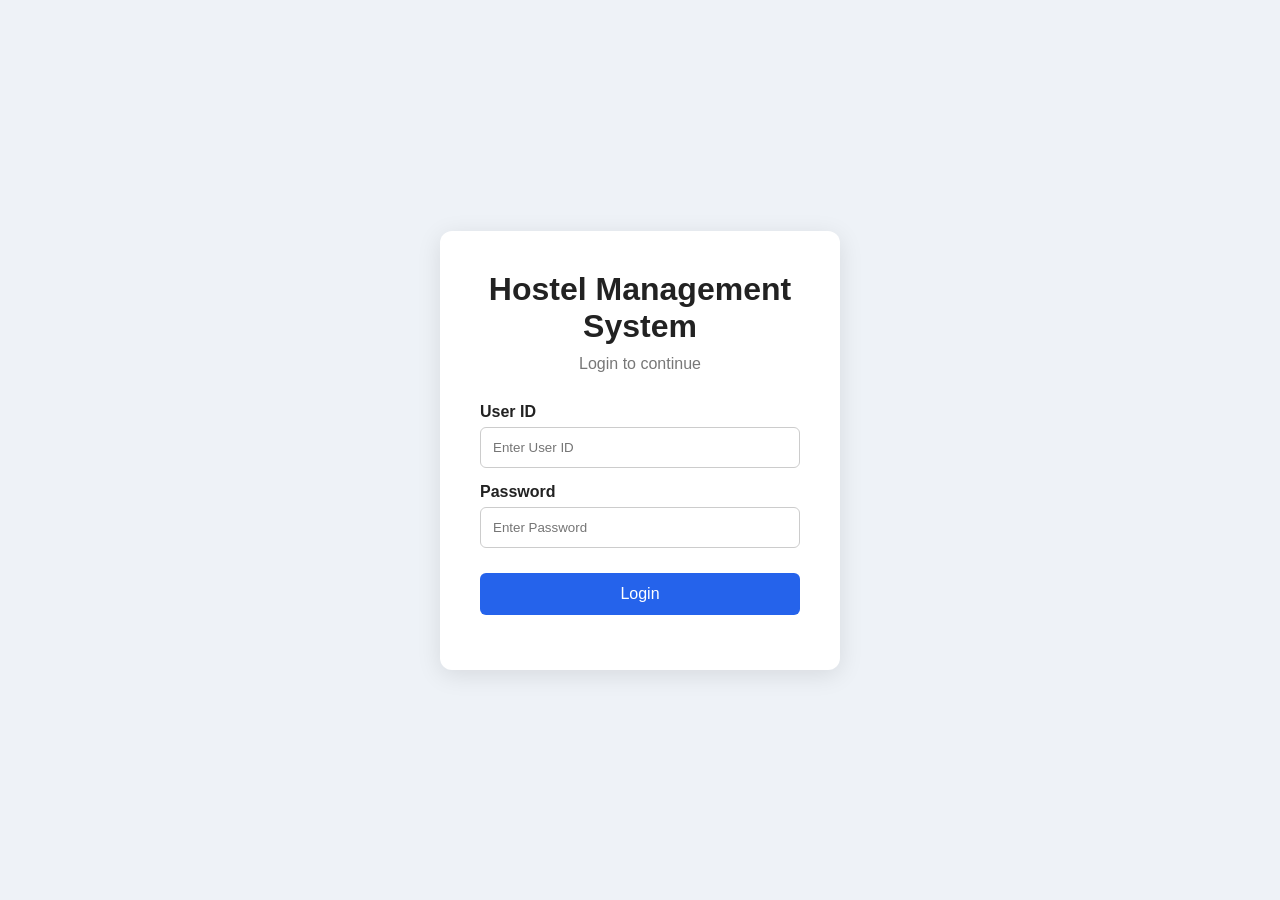
==== Frontend/login.html @ 923e9c87 "Frontend" ====
<!DOCTYPE html>
<html lang="en">
<head>
    <meta charset="UTF-8">
    <meta name="viewport" content="width=device-width, initial-scale=1.0">
    <title>Hostel Management System</title>
    <link rel="stylesheet" href="style.css">
</head>

<body class="login-body">

    <div class="login-container">

        <h1>Hostel Management System</h1>
        <p class="login-subtitle">Login to continue</p>

        <form id="loginForm">

            <label>User ID</label>
            <input type="text" id="userId" placeholder="Enter User ID" required>

            <label>Password</label>
            <input type="password" id="password" placeholder="Enter Password" required>

            <button type="submit" class="login-btn">Login</button>

            <p id="loginError" class="error"></p>

        </form>

    </div>

    <script>
        document.getElementById("loginForm").addEventListener("submit", function(event) {

            event.preventDefault();

            const userId = document.getElementById("userId").value;
            const password = document.getElementById("password").value;

            /*
             * TEMPORARY LOGIN DATA
             *
             * Later this will be checked by your C++ backend
             * against the MySQL database.
             */

            if (userId === "admin" && password === "admin123") {

                sessionStorage.setItem("loggedInUser", userId);
                sessionStorage.setItem("userType", "admin");

                window.location.href = "admin.html";

            } else if (userId === "STU001" && password === "1234") {

                sessionStorage.setItem("loggedInUser", userId);
                sessionStorage.setItem("userType", "student");

                window.location.href = "student.html";

            } else {

                document.getElementById("loginError").innerText =
                    "Invalid User ID or Password.";

            }

        });
    </script>

</body>
</html>
---- Frontend/style.css ----
* {
    margin: 0;
    padding: 0;
    box-sizing: border-box;
}

body {
    font-family: Arial, sans-serif;
    background: #f4f6f9;
    color: #222;
}


/* =========================
   LOGIN
========================= */

.login-body {
    min-height: 100vh;
    display: flex;
    justify-content: center;
    align-items: center;
    background: #eef2f7;
}

.login-container {
    width: 400px;
    background: white;
    padding: 40px;
    border-radius: 12px;
    box-shadow: 0 5px 25px rgba(0, 0, 0, 0.1);
}

.login-container h1 {
    text-align: center;
    margin-bottom: 10px;
}

.login-subtitle {
    text-align: center;
    color: #777;
    margin-bottom: 30px;
}

.login-container label {
    display: block;
    margin-top: 15px;
    margin-bottom: 6px;
    font-weight: bold;
}

.login-container input {
    width: 100%;
    padding: 12px;
    border: 1px solid #ccc;
    border-radius: 6px;
}

.login-btn {
    width: 100%;
    margin-top: 25px;
    padding: 12px;
    border: none;
    border-radius: 6px;
    background: #2563eb;
    color: white;
    font-size: 16px;
    cursor: pointer;
}

.login-btn:hover {
    background: #1d4ed8;
}

.error {
    color: #dc2626;
    margin-top: 15px;
    text-align: center;
}


/* =========================
   TOP BAR
========================= */

.topbar {
    height: 70px;
    background: #1e293b;
    color: white;

    display: flex;
    align-items: center;
    justify-content: space-between;

    padding: 0 30px;
}

.logout-btn {
    background: #dc2626;
    border: none;
    color: white;
    padding: 10px 20px;
    border-radius: 6px;
    cursor: pointer;
}

.logout-btn:hover {
    background: #b91c1c;
}


/* =========================
   STUDENT
========================= */

.student-container {
    max-width: 1100px;
    margin: 30px auto;
    padding: 20px;
}

.student-container h1 {
    margin-bottom: 25px;
}

.card {
    background: white;
    padding: 25px;
    margin-bottom: 25px;
    border-radius: 10px;
    box-shadow: 0 2px 10px rgba(0,0,0,0.06);
}

.card h2 {
    margin-bottom: 20px;
}

.student-details {
    display: grid;
    grid-template-columns: repeat(4, 1fr);
    gap: 20px;
}

.student-details div {
    background: #f8fafc;
    padding: 18px;
    border-radius: 8px;
}

.student-details span {
    display: block;
    color: #777;
    margin-bottom: 8px;
}

.student-details strong {
    font-size: 18px;
}


.stats {
    display: grid;
    grid-template-columns: 1fr 1fr;
    gap: 20px;
    margin-bottom: 25px;
}

.stat-card {
    background: white;
    padding: 25px;
    border-radius: 10px;
    text-align: center;
    box-shadow: 0 2px 10px rgba(0,0,0,0.06);
}

.stat-card h3 {
    color: #555;
}

.stat-card p {
    font-size: 35px;
    font-weight: bold;
    margin-top: 10px;
    color: #2563eb;
}

textarea {
    width: 100%;
    min-height: 130px;
    padding: 12px;
    resize: vertical;
    border: 1px solid #ccc;
    border-radius: 6px;
    margin-bottom: 15px;
}

.primary-btn {
    background: #2563eb;
    color: white;
    border: none;
    padding: 11px 20px;
    border-radius: 6px;
    cursor: pointer;
}

.primary-btn:hover {
    background: #1d4ed8;
}


/* =========================
   ADMIN LAYOUT
========================= */

.admin-layout {
    display: flex;
    min-height: 100vh;
}

.sidebar {
    width: 240px;
    background: #1e293b;
    color: white;
    padding: 25px 15px;
}

.sidebar h2 {
    text-align: center;
    margin-bottom: 30px;
}

.sidebar nav {
    display: flex;
    flex-direction: column;
    gap: 8px;
}

.sidebar nav button {
    text-align: left;
    padding: 13px 15px;
    border: none;
    background: transparent;
    color: white;
    font-size: 15px;
    border-radius: 6px;
    cursor: pointer;
}

.sidebar nav button:hover {
    background: #334155;
}

.sidebar-logout {
    margin-top: 30px;
    background: #dc2626 !important;
}


/* =========================
   ADMIN CONTENT
========================= */

.admin-content {
    flex: 1;
    padding: 35px;
}

.admin-section h1 {
    margin-bottom: 25px;
}

.hidden {
    display: none !important;
}


/* =========================
   DASHBOARD
========================= */

.dashboard-cards {
    display: grid;
    grid-template-columns: repeat(4, 1fr);
    gap: 20px;
}

.dashboard-card {
    background: white;
    padding: 25px;
    border-radius: 10px;
    box-shadow: 0 2px 10px rgba(0,0,0,0.06);
}

.dashboard-card h3 {
    color: #555;
    font-size: 15px;
}

.dashboard-card p {
    margin-top: 12px;
    font-size: 32px;
    font-weight: bold;
    color: #2563eb;
}


/* =========================
   TABLE
========================= */

.section-header {
    display: flex;
    justify-content: space-between;
    align-items: center;
    margin-bottom: 20px;
}

table {
    width: 100%;
    border-collapse: collapse;
    background: white;
    border-radius: 10px;
    overflow: hidden;
}

th,
td {
    padding: 15px;
    text-align: left;
    border-bottom: 1px solid #eee;
}

th {
    background: #e2e8f0;
}

tr:hover {
    background: #f8fafc;
}


/* =========================
   ADD STUDENT
========================= */

#addStudentBox {
    margin-top: 25px;
}

#studentForm {
    display: grid;
    grid-template-columns: 1fr 1fr;
    gap: 15px;
}

#studentForm input {
    padding: 12px;
    border: 1px solid #ccc;
    border-radius: 6px;
}

#studentForm button {
    width: fit-content;
}


/* =========================
   STATUS
========================= */

.status {
    padding: 6px 10px;
    border-radius: 20px;
    font-size: 13px;
}

.resolved {
    background: #dcfce7;
    color: #166534;
}

.unresolved {
    background: #fee2e2;
    color: #991b1b;
}

.resolve-btn {
    padding: 8px 12px;
    border: none;
    border-radius: 5px;
    background: #16a34a;
    color: white;
    cursor: pointer;
}

.edit-btn {
    padding: 8px 12px;
    border: none;
    border-radius: 5px;
    background: #2563eb;
    color: white;
    cursor: pointer;
}


/* =========================
   RESPONSIVE
========================= */

@media (max-width: 900px) {

    .dashboard-cards {
        grid-template-columns: 1fr 1fr;
    }

    .student-details {
        grid-template-columns: 1fr 1fr;
    }

}

@media (max-width: 600px) {

    .sidebar {
        width: 180px;
    }

    .dashboard-cards {
        grid-template-columns: 1fr;
    }

    .student-details {
        grid-template-columns: 1fr;
    }

    .stats {
        grid-template-columns: 1fr;
    }

}
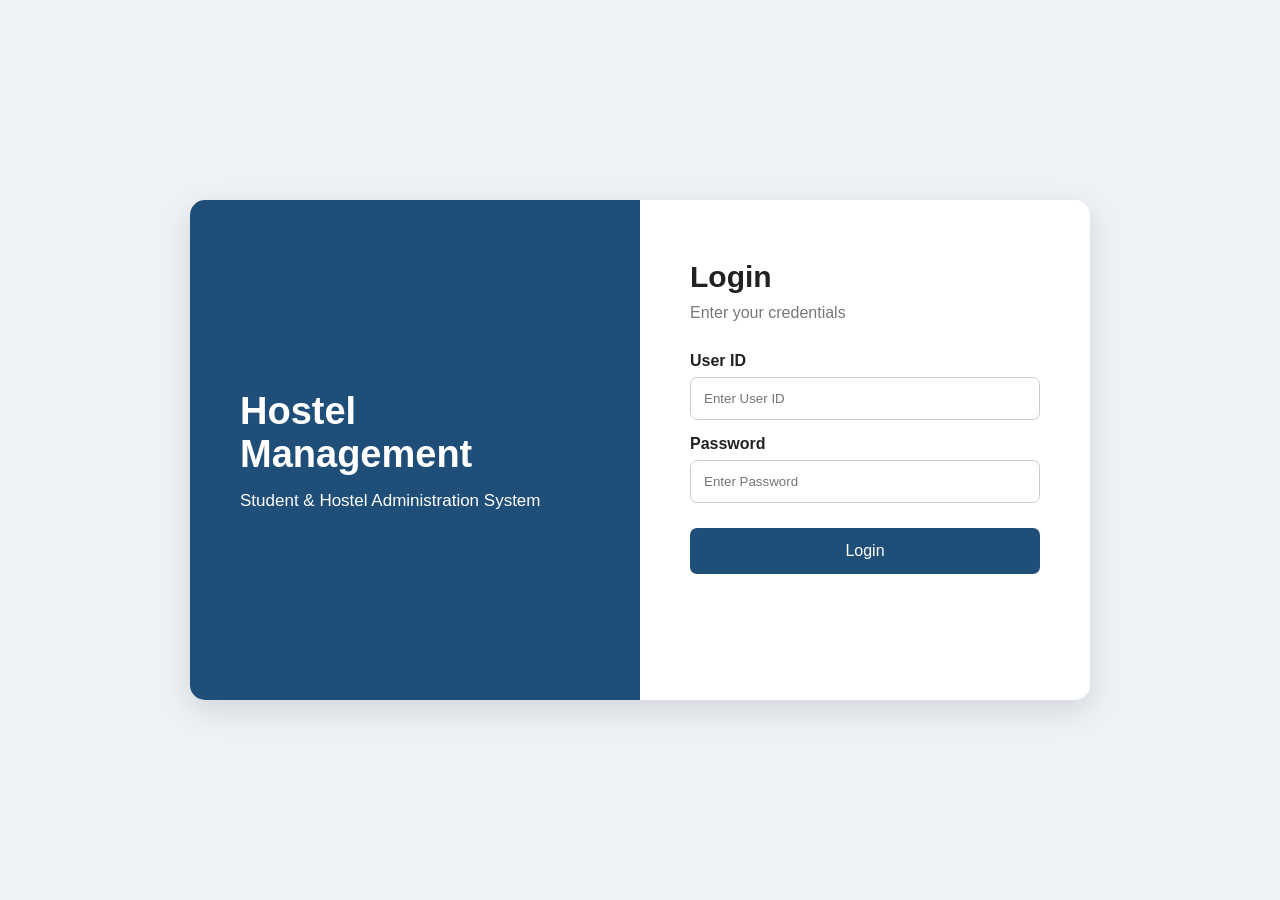
==== commit 5b164490: "Added Frontend files for admin, login, and student" ====
--- a/Frontend/login.html
+++ b/Frontend/login.html
@@ -3,7 +3,7 @@
 <head>
     <meta charset="UTF-8">
     <meta name="viewport" content="width=device-width, initial-scale=1.0">
-    <title>Hostel Management System</title>
+    <title>Hostel Management System - Login</title>
     <link rel="stylesheet" href="style.css">
 </head>
 
@@ -11,59 +11,147 @@
 
     <div class="login-container">
 
-        <h1>Hostel Management System</h1>
-        <p class="login-subtitle">Login to continue</p>
+        <div class="login-left">
+            <h1>Hostel Management</h1>
+            <p>Student & Hostel Administration System</p>
+        </div>
 
-        <form id="loginForm">
+        <div class="login-box">
 
-            <label>User ID</label>
-            <input type="text" id="userId" placeholder="Enter User ID" required>
+            <h2>Login</h2>
+            <p class="login-subtitle">Enter your credentials</p>
 
-            <label>Password</label>
-            <input type="password" id="password" placeholder="Enter Password" required>
+            <form id="loginForm">
 
-            <button type="submit" class="login-btn">Login</button>
+                <label for="userId">User ID</label>
+                <input
+                    type="text"
+                    id="userId"
+                    placeholder="Enter User ID"
+                    required
+                >
 
-            <p id="loginError" class="error"></p>
+                <label for="password">Password</label>
+                <input
+                    type="password"
+                    id="password"
+                    placeholder="Enter Password"
+                    required
+                >
 
-        </form>
+                <button type="submit" class="login-btn">
+                    Login
+                </button>
+
+            </form>
+
+            <p id="loginMessage" class="login-message"></p>
+
+        </div>
 
     </div>
 
     <script>
-        document.getElementById("loginForm").addEventListener("submit", function(event) {
+        document.getElementById("loginForm").addEventListener("submit", async function(event) {
 
             event.preventDefault();
 
             const userId = document.getElementById("userId").value;
             const password = document.getElementById("password").value;
+            const message = document.getElementById("loginMessage");
 
             /*
-             * TEMPORARY LOGIN DATA
+             * C++ BACKEND API
              *
-             * Later this will be checked by your C++ backend
-             * against the MySQL database.
+             * Your C++ backend should receive:
+             * {
+             *     "userId": "...",
+             *     "password": "..."
+             * }
+             *
+             * and return:
+             *
+             * {
+             *     "success": true,
+             *     "role": "admin"
+             * }
+             *
+             * OR
+             *
+             * {
+             *     "success": true,
+             *     "role": "student"
+             * }
              */
 
-            if (userId === "admin" && password === "admin123") {
+            try {
 
-                sessionStorage.setItem("loggedInUser", userId);
-                sessionStorage.setItem("userType", "admin");
+                const response = await fetch("http://localhost:8080/api/login", {
+                    method: "POST",
+                    headers: {
+                        "Content-Type": "application/json"
+                    },
+                    body: JSON.stringify({
+                        userId: userId,
+                        password: password
+                    })
+                });
 
-                window.location.href = "admin.html";
+                const data = await response.json();
 
-            } else if (userId === "STU001" && password === "1234") {
+                if (data.success) {
 
-                sessionStorage.setItem("loggedInUser", userId);
-                sessionStorage.setItem("userType", "student");
+                    sessionStorage.setItem("userId", userId);
+                    sessionStorage.setItem("role", data.role);
 
-                window.location.href = "student.html";
+                    if (data.role === "admin") {
+                        window.location.href = "admin.html";
+                    }
+                    else {
+                        window.location.href = "student.html";
+                    }
 
-            } else {
+                }
+                else {
 
-                document.getElementById("loginError").innerText =
-                    "Invalid User ID or Password.";
+                    message.textContent = "Invalid User ID or Password.";
+                    message.style.color = "red";
 
+                }
+
+            }
+            catch (error) {
+
+                /*
+                 * DEMO LOGIN
+                 *
+                 * Remove this section when your C++ backend
+                 * is connected.
+                 */
+
+                if (userId === "admin" && password === "admin123") {
+
+                    sessionStorage.setItem("userId", "admin");
+                    sessionStorage.setItem("role", "admin");
+
+                    window.location.href = "admin.html";
+
+                }
+                else if (userId === "STU001" && password === "student123") {
+
+                    sessionStorage.setItem("userId", "STU001");
+                    sessionStorage.setItem("role", "student");
+
+                    window.location.href = "student.html";
+
+                }
+                else {
+
+                    message.textContent =
+                        "Invalid User ID or Password.";
+
+                    message.style.color = "red";
+                }
             }
 
         });
--- a/Frontend/style.css
+++ b/Frontend/style.css
@@ -12,7 +12,7 @@
 
 
 /* =========================
-   LOGIN
+   LOGIN PAGE
 ========================= */
 
 .login-body {
@@ -24,249 +24,153 @@
 }
 
 .login-container {
-    width: 400px;
-    background: white;
-    padding: 40px;
-    border-radius: 12px;
-    box-shadow: 0 5px 25px rgba(0, 0, 0, 0.1);
-}
-
-.login-container h1 {
-    text-align: center;
+    width: 900px;
+    min-height: 500px;
+    display: flex;
+    background: white;
+    border-radius: 15px;
+    overflow: hidden;
+    box-shadow: 0 10px 30px rgba(0, 0, 0, 0.12);
+}
+
+.login-left {
+    width: 50%;
+    background: #1f4e79;
+    color: white;
+    display: flex;
+    flex-direction: column;
+    justify-content: center;
+    padding: 50px;
+}
+
+.login-left h1 {
+    font-size: 38px;
+    margin-bottom: 15px;
+}
+
+.login-left p {
+    font-size: 17px;
+}
+
+.login-box {
+    width: 50%;
+    padding: 60px 50px;
+}
+
+.login-box h2 {
+    font-size: 30px;
     margin-bottom: 10px;
 }
 
 .login-subtitle {
-    text-align: center;
     color: #777;
     margin-bottom: 30px;
 }
 
-.login-container label {
+.login-box label {
     display: block;
     margin-top: 15px;
-    margin-bottom: 6px;
+    margin-bottom: 7px;
     font-weight: bold;
 }
 
-.login-container input {
+.login-box input {
     width: 100%;
-    padding: 12px;
+    padding: 13px;
     border: 1px solid #ccc;
-    border-radius: 6px;
+    border-radius: 7px;
 }
 
 .login-btn {
     width: 100%;
     margin-top: 25px;
-    padding: 12px;
+    padding: 14px;
     border: none;
-    border-radius: 6px;
-    background: #2563eb;
-    color: white;
+    border-radius: 7px;
+    background: #1f4e79;
+    color: white;
+    cursor: pointer;
     font-size: 16px;
-    cursor: pointer;
 }
 
 .login-btn:hover {
-    background: #1d4ed8;
-}
-
-.error {
-    color: #dc2626;
+    background: #163a5b;
+}
+
+.login-message {
     margin-top: 15px;
-    text-align: center;
-}
-
-
-/* =========================
-   TOP BAR
-========================= */
+}
+
+
+/* =========================
+   ADMIN LAYOUT
+========================= */
+
+.admin-layout {
+    display: flex;
+    min-height: 100vh;
+}
+
+.sidebar {
+    width: 240px;
+    background: #172b4d;
+    color: white;
+    position: fixed;
+    height: 100vh;
+}
+
+.sidebar-title {
+    padding: 25px 20px;
+    border-bottom: 1px solid rgba(255,255,255,0.15);
+}
+
+.sidebar nav {
+    display: flex;
+    flex-direction: column;
+    padding-top: 15px;
+}
+
+.nav-btn {
+    background: transparent;
+    border: none;
+    color: white;
+    text-align: left;
+    padding: 16px 25px;
+    font-size: 15px;
+    cursor: pointer;
+}
+
+.nav-btn:hover,
+.nav-btn.active {
+    background: #1f4e79;
+}
+
+.logout-btn {
+    margin-top: auto;
+    color: #ffcccc;
+}
+
+.admin-main {
+    margin-left: 240px;
+    width: calc(100% - 240px);
+}
 
 .topbar {
-    height: 70px;
-    background: #1e293b;
-    color: white;
-
+    height: 75px;
+    background: white;
     display: flex;
     align-items: center;
     justify-content: space-between;
-
-    padding: 0 30px;
-}
-
-.logout-btn {
-    background: #dc2626;
-    border: none;
-    color: white;
-    padding: 10px 20px;
-    border-radius: 6px;
-    cursor: pointer;
-}
-
-.logout-btn:hover {
-    background: #b91c1c;
-}
-
-
-/* =========================
-   STUDENT
-========================= */
-
-.student-container {
-    max-width: 1100px;
-    margin: 30px auto;
-    padding: 20px;
-}
-
-.student-container h1 {
-    margin-bottom: 25px;
-}
-
-.card {
-    background: white;
-    padding: 25px;
-    margin-bottom: 25px;
-    border-radius: 10px;
-    box-shadow: 0 2px 10px rgba(0,0,0,0.06);
-}
-
-.card h2 {
-    margin-bottom: 20px;
-}
-
-.student-details {
-    display: grid;
-    grid-template-columns: repeat(4, 1fr);
-    gap: 20px;
-}
-
-.student-details div {
-    background: #f8fafc;
-    padding: 18px;
-    border-radius: 8px;
-}
-
-.student-details span {
-    display: block;
-    color: #777;
-    margin-bottom: 8px;
-}
-
-.student-details strong {
-    font-size: 18px;
-}
-
-
-.stats {
-    display: grid;
-    grid-template-columns: 1fr 1fr;
-    gap: 20px;
-    margin-bottom: 25px;
-}
-
-.stat-card {
-    background: white;
-    padding: 25px;
-    border-radius: 10px;
-    text-align: center;
-    box-shadow: 0 2px 10px rgba(0,0,0,0.06);
-}
-
-.stat-card h3 {
-    color: #555;
-}
-
-.stat-card p {
-    font-size: 35px;
+    padding: 0 35px;
+    border-bottom: 1px solid #ddd;
+}
+
+.admin-user {
     font-weight: bold;
-    margin-top: 10px;
-    color: #2563eb;
-}
-
-textarea {
-    width: 100%;
-    min-height: 130px;
-    padding: 12px;
-    resize: vertical;
-    border: 1px solid #ccc;
-    border-radius: 6px;
-    margin-bottom: 15px;
-}
-
-.primary-btn {
-    background: #2563eb;
-    color: white;
-    border: none;
-    padding: 11px 20px;
-    border-radius: 6px;
-    cursor: pointer;
-}
-
-.primary-btn:hover {
-    background: #1d4ed8;
-}
-
-
-/* =========================
-   ADMIN LAYOUT
-========================= */
-
-.admin-layout {
-    display: flex;
-    min-height: 100vh;
-}
-
-.sidebar {
-    width: 240px;
-    background: #1e293b;
-    color: white;
-    padding: 25px 15px;
-}
-
-.sidebar h2 {
-    text-align: center;
-    margin-bottom: 30px;
-}
-
-.sidebar nav {
-    display: flex;
-    flex-direction: column;
-    gap: 8px;
-}
-
-.sidebar nav button {
-    text-align: left;
-    padding: 13px 15px;
-    border: none;
-    background: transparent;
-    color: white;
-    font-size: 15px;
-    border-radius: 6px;
-    cursor: pointer;
-}
-
-.sidebar nav button:hover {
-    background: #334155;
-}
-
-.sidebar-logout {
-    margin-top: 30px;
-    background: #dc2626 !important;
-}
-
-
-/* =========================
-   ADMIN CONTENT
-========================= */
-
-.admin-content {
-    flex: 1;
+}
+
+.content-section {
     padding: 35px;
-}
-
-.admin-section h1 {
-    margin-bottom: 25px;
 }
 
 .hidden {
@@ -282,85 +186,288 @@
     display: grid;
     grid-template-columns: repeat(4, 1fr);
     gap: 20px;
+    margin-top: 30px;
 }
 
 .dashboard-card {
     background: white;
     padding: 25px;
     border-radius: 10px;
-    box-shadow: 0 2px 10px rgba(0,0,0,0.06);
+    box-shadow: 0 3px 10px rgba(0,0,0,0.08);
 }
 
 .dashboard-card h3 {
-    color: #555;
+    color: #666;
     font-size: 15px;
 }
 
 .dashboard-card p {
-    margin-top: 12px;
     font-size: 32px;
     font-weight: bold;
-    color: #2563eb;
-}
-
-
-/* =========================
-   TABLE
-========================= */
-
-.section-header {
-    display: flex;
-    justify-content: space-between;
-    align-items: center;
-    margin-bottom: 20px;
+    margin-top: 15px;
+    color: #1f4e79;
+}
+
+
+/* =========================
+   TABLES
+========================= */
+
+.table-container {
+    background: white;
+    margin-top: 25px;
+    border-radius: 10px;
+    overflow-x: auto;
+    box-shadow: 0 3px 10px rgba(0,0,0,0.07);
 }
 
 table {
     width: 100%;
     border-collapse: collapse;
-    background: white;
-    border-radius: 10px;
-    overflow: hidden;
 }
 
 th,
 td {
     padding: 15px;
+    border-bottom: 1px solid #eee;
     text-align: left;
-    border-bottom: 1px solid #eee;
 }
 
 th {
-    background: #e2e8f0;
-}
-
-tr:hover {
-    background: #f8fafc;
-}
-
-
-/* =========================
-   ADD STUDENT
-========================= */
-
-#addStudentBox {
+    background: #f1f4f8;
+    font-size: 14px;
+}
+
+td {
+    font-size: 14px;
+}
+
+
+/* =========================
+   BUTTONS
+========================= */
+
+.primary-btn {
+    background: #1f4e79;
+    color: white;
+    border: none;
+    border-radius: 6px;
+    padding: 11px 18px;
+    cursor: pointer;
+}
+
+.primary-btn:hover {
+    background: #163a5b;
+}
+
+.danger-btn {
+    background: #d9534f;
+    color: white;
+    border: none;
+    border-radius: 6px;
+    padding: 11px 18px;
+    cursor: pointer;
+    margin-top: 15px;
+}
+
+.edit-btn {
+    background: #f0ad4e;
+    color: white;
+    border: none;
+    padding: 8px 12px;
+    border-radius: 5px;
+    cursor: pointer;
+}
+
+.section-header {
+    display: flex;
+    justify-content: space-between;
+    align-items: center;
+}
+
+
+/* =========================
+   ROOMS
+========================= */
+
+.rooms-container {
+    display: grid;
+    grid-template-columns: repeat(3, 1fr);
+    gap: 20px;
     margin-top: 25px;
 }
 
-#studentForm {
+.room-card {
+    background: white;
+    padding: 20px;
+    border-radius: 10px;
+    box-shadow: 0 3px 10px rgba(0,0,0,0.08);
+}
+
+.room-card h3 {
+    color: #1f4e79;
+    margin-bottom: 10px;
+}
+
+.room-card ul {
+    margin-top: 10px;
+    padding-left: 20px;
+}
+
+
+/* =========================
+   MODALS
+========================= */
+
+.modal {
+    position: fixed;
+    inset: 0;
+    background: rgba(0,0,0,0.5);
+    display: flex;
+    justify-content: center;
+    align-items: center;
+    z-index: 1000;
+}
+
+.modal-content {
+    width: 500px;
+    max-height: 90vh;
+    overflow-y: auto;
+    background: white;
+    padding: 30px;
+    border-radius: 10px;
+    position: relative;
+}
+
+.modal-content h2 {
+    margin-bottom: 20px;
+}
+
+.modal-content label {
+    display: block;
+    margin-top: 12px;
+    margin-bottom: 5px;
+}
+
+.modal-content input {
+    width: 100%;
+    padding: 11px;
+    border: 1px solid #ccc;
+    border-radius: 5px;
+}
+
+.modal-content .primary-btn {
+    margin-top: 20px;
+}
+
+.close {
+    position: absolute;
+    right: 20px;
+    top: 15px;
+    font-size: 28px;
+    cursor: pointer;
+}
+
+
+/* =========================
+   STUDENT PAGE
+========================= */
+
+.student-layout {
+    min-height: 100vh;
+}
+
+.student-header {
+    background: #172b4d;
+    color: white;
+    padding: 20px 40px;
+    display: flex;
+    justify-content: space-between;
+    align-items: center;
+}
+
+.student-header h1 {
+    font-size: 24px;
+}
+
+.student-header p {
+    margin-top: 5px;
+    color: #cdd6e5;
+}
+
+.logout-button {
+    background: #d9534f;
+    color: white;
+    border: none;
+    padding: 11px 20px;
+    border-radius: 6px;
+    cursor: pointer;
+}
+
+.student-main {
+    padding: 40px;
+}
+
+.student-details {
     display: grid;
-    grid-template-columns: 1fr 1fr;
-    gap: 15px;
-}
-
-#studentForm input {
-    padding: 12px;
+    grid-template-columns: repeat(5, 1fr);
+    gap: 20px;
+    margin-top: 25px;
+}
+
+.detail-card {
+    background: white;
+    padding: 22px;
+    border-radius: 10px;
+    box-shadow: 0 3px 10px rgba(0,0,0,0.08);
+}
+
+.detail-card h3 {
+    color: #777;
+    font-size: 14px;
+}
+
+.detail-card p {
+    margin-top: 12px;
+    font-size: 20px;
+    font-weight: bold;
+    color: #1f4e79;
+}
+
+
+/* =========================
+   COMPLAINT BOX
+========================= */
+
+.complaint-box {
+    background: white;
+    margin-top: 30px;
+    padding: 30px;
+    border-radius: 10px;
+    box-shadow: 0 3px 10px rgba(0,0,0,0.08);
+}
+
+.complaint-box p {
+    margin-top: 10px;
+    color: #666;
+}
+
+.complaint-box textarea {
+    width: 100%;
+    height: 130px;
+    margin-top: 20px;
+    padding: 15px;
     border: 1px solid #ccc;
-    border-radius: 6px;
-}
-
-#studentForm button {
-    width: fit-content;
+    border-radius: 7px;
+    resize: vertical;
+}
+
+.complaint-box button {
+    margin-top: 15px;
+}
+
+.previous-complaints {
+    margin-top: 35px;
 }
 
 
@@ -368,38 +475,14 @@
    STATUS
 ========================= */
 
-.status {
-    padding: 6px 10px;
-    border-radius: 20px;
-    font-size: 13px;
-}
-
-.resolved {
-    background: #dcfce7;
-    color: #166534;
-}
-
-.unresolved {
-    background: #fee2e2;
-    color: #991b1b;
-}
-
-.resolve-btn {
-    padding: 8px 12px;
-    border: none;
-    border-radius: 5px;
-    background: #16a34a;
-    color: white;
-    cursor: pointer;
-}
-
-.edit-btn {
-    padding: 8px 12px;
-    border: none;
-    border-radius: 5px;
-    background: #2563eb;
-    color: white;
-    cursor: pointer;
+.status-resolved {
+    color: green;
+    font-weight: bold;
+}
+
+.status-unresolved {
+    color: red;
+    font-weight: bold;
 }
 
 
@@ -407,24 +490,42 @@
    RESPONSIVE
 ========================= */
 
-@media (max-width: 900px) {
+@media (max-width: 1000px) {
 
     .dashboard-cards {
-        grid-template-columns: 1fr 1fr;
+        grid-template-columns: repeat(2, 1fr);
     }
 
     .student-details {
-        grid-template-columns: 1fr 1fr;
-    }
-
-}
-
-@media (max-width: 600px) {
+        grid-template-columns: repeat(2, 1fr);
+    }
+
+    .rooms-container {
+        grid-template-columns: repeat(2, 1fr);
+    }
+}
+
+@media (max-width: 700px) {
+
+    .login-container {
+        width: 95%;
+        flex-direction: column;
+    }
+
+    .login-left,
+    .login-box {
+        width: 100%;
+    }
 
     .sidebar {
         width: 180px;
     }
 
+    .admin-main {
+        margin-left: 180px;
+        width: calc(100% - 180px);
+    }
+
     .dashboard-cards {
         grid-template-columns: 1fr;
     }
@@ -433,8 +534,7 @@
         grid-template-columns: 1fr;
     }
 
-    .stats {
+    .rooms-container {
         grid-template-columns: 1fr;
     }
-
 }
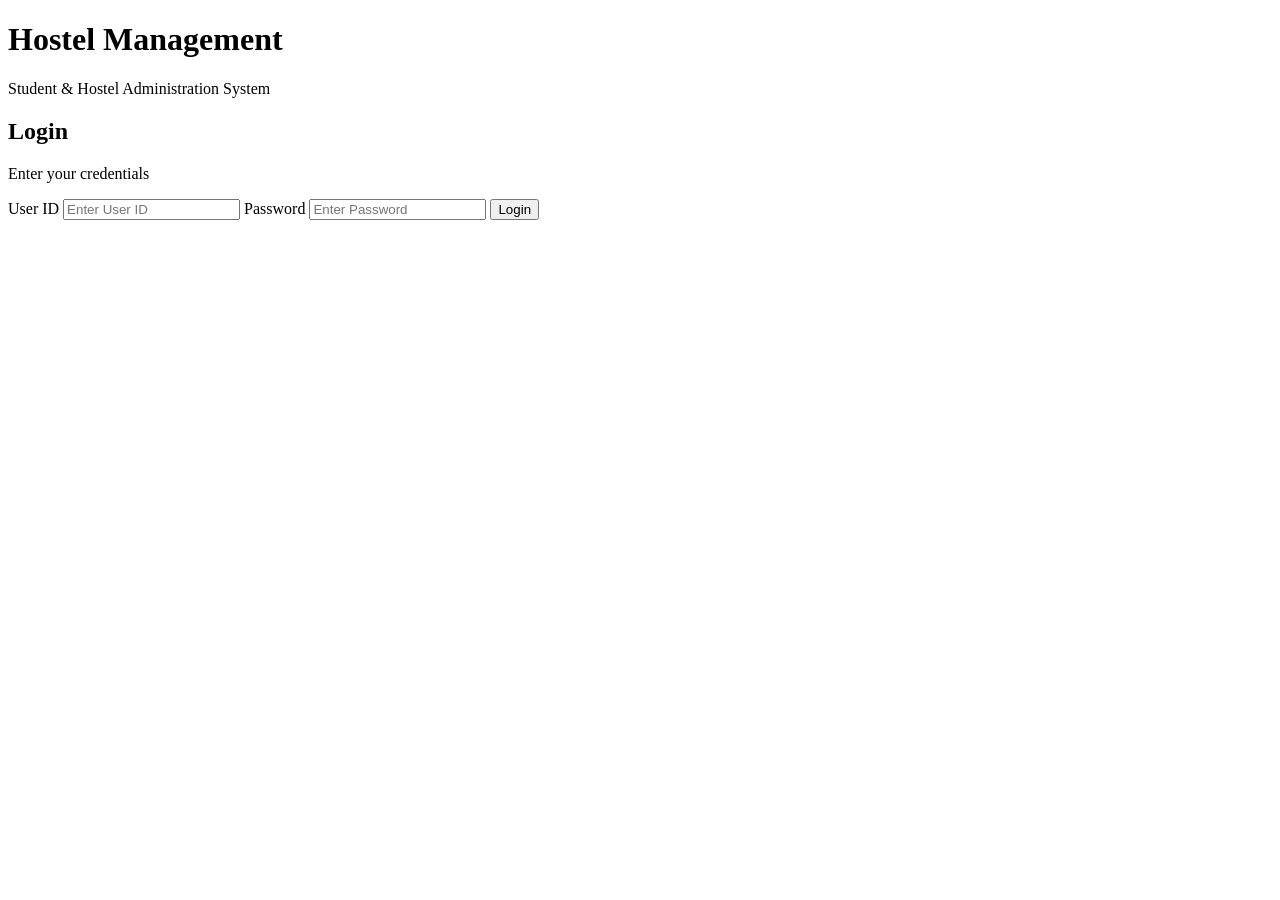
==== commit fbedb2bc: "Added login API for end-to-end frontend and backend connection" ====
--- a/Frontend/login.html
+++ b/Frontend/login.html
@@ -4,7 +4,7 @@
     <meta charset="UTF-8">
     <meta name="viewport" content="width=device-width, initial-scale=1.0">
     <title>Hostel Management System - Login</title>
-    <link rel="stylesheet" href="style.css">
+    <link rel="stylesheet" href="http://127.0.0.1:5501/Frontend/style.css">
 </head>
 
 <body class="login-body">
@@ -60,29 +60,6 @@
             const password = document.getElementById("password").value;
             const message = document.getElementById("loginMessage");
 
-            /*
-             * C++ BACKEND API
-             *
-             * Your C++ backend should receive:
-             * {
-             *     "userId": "...",
-             *     "password": "..."
-             * }
-             *
-             * and return:
-             *
-             * {
-             *     "success": true,
-             *     "role": "admin"
-             * }
-             *
-             * OR
-             *
-             * {
-             *     "success": true,
-             *     "role": "student"
-             * }
-             */
 
             try {
 
@@ -105,10 +82,10 @@
                     sessionStorage.setItem("role", data.role);
 
                     if (data.role === "admin") {
-                        window.location.href = "admin.html";
+                        window.location.href = "http://127.0.0.1:5501/Frontend/admin.html";
                     }
                     else {
-                        window.location.href = "student.html";
+                        window.location.href = "http://127.0.0.1:5501/Frontend/student.html";;
                     }
 
                 }
@@ -121,13 +98,6 @@
 
             }
             catch (error) {
-
-                /*
-                 * DEMO LOGIN
-                 *
-                 * Remove this section when your C++ backend
-                 * is connected.
-                 */
 
                 if (userId === "admin" && password === "admin123") {
 
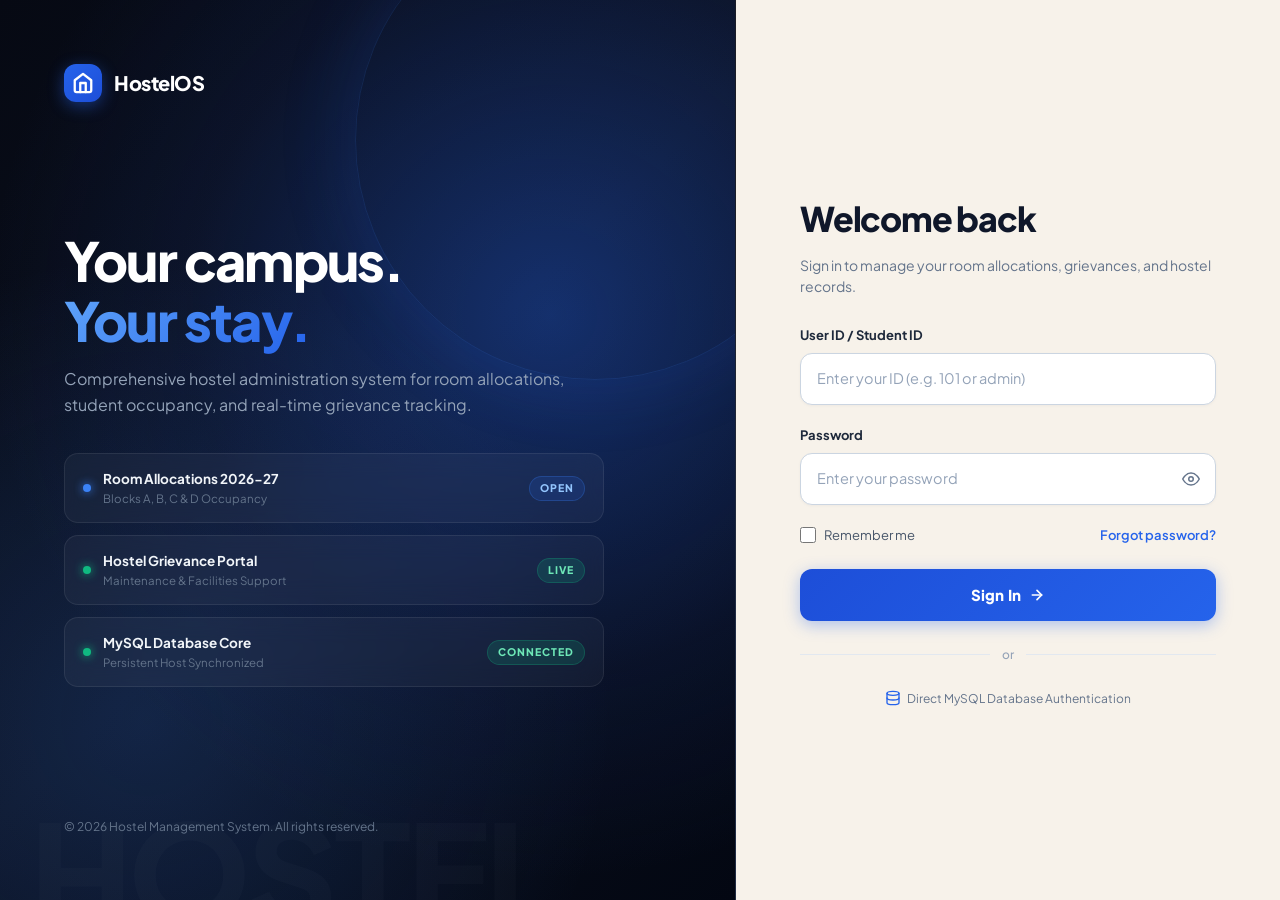
==== commit 2cf4d824: "Added GUI and CSS for the Frontend Design" ====
--- a/Frontend/login.html
+++ b/Frontend/login.html
@@ -3,67 +3,209 @@
 <head>
     <meta charset="UTF-8">
     <meta name="viewport" content="width=device-width, initial-scale=1.0">
-    <title>Hostel Management System - Login</title>
-    <link rel="stylesheet" href="http://127.0.0.1:5501/Frontend/style.css">
+    <title>HostelOS — Campus Living & Administration Portal</title>
+    <link rel="stylesheet" href="tokens.css">
+    <link rel="stylesheet" href="style.css">
 </head>
 
 <body class="login-body">
 
-    <div class="login-container">
-
-        <div class="login-left">
-            <h1>Hostel Management</h1>
-            <p>Student & Hostel Administration System</p>
+    <div class="login-container-fullscreen">
+
+        <!-- Left Column: Midnight Blue-Black with Radial Glow & Live Status (Matches Screenshot 1) -->
+        <div class="login-left-pane">
+            <div class="login-brand">
+                <div class="login-brand-icon">
+                    <svg width="22" height="22" viewBox="0 0 24 24" fill="none" stroke="currentColor" stroke-width="2.5" stroke-linecap="round" stroke-linejoin="round">
+                        <path d="M3 9l9-7 9 7v11a2 2 0 0 1-2 2H5a2 2 0 0 1-2-2z"></path>
+                        <polyline points="9 22 9 12 15 12 15 22"></polyline>
+                    </svg>
+                </div>
+                <span class="login-brand-text">HostelOS</span>
+            </div>
+
+            <div class="login-hero-content">
+                <h1 class="login-hero-title">
+                    Your campus.<br>
+                    <span class="accent-blue">Your stay.</span>
+                </h1>
+                <p class="login-hero-desc">
+                    Comprehensive hostel administration system for room allocations, student occupancy, and real-time grievance tracking.
+                </p>
+
+                <!-- Live Campus Status Cards -->
+                <div class="login-status-cards">
+                    <div class="login-status-card">
+                        <div class="status-card-left">
+                            <span class="status-indicator-dot"></span>
+                            <div>
+                                <div class="status-info-title">Room Allocations 2026-27</div>
+                                <div class="status-info-sub">Blocks A, B, C & D Occupancy</div>
+                            </div>
+                        </div>
+                        <span class="status-pill-badge">OPEN</span>
+                    </div>
+
+                    <div class="login-status-card">
+                        <div class="status-card-left">
+                            <span class="status-indicator-dot green"></span>
+                            <div>
+                                <div class="status-info-title">Hostel Grievance Portal</div>
+                                <div class="status-info-sub">Maintenance & Facilities Support</div>
+                            </div>
+                        </div>
+                        <span class="status-pill-badge live">LIVE</span>
+                    </div>
+
+                    <div class="login-status-card">
+                        <div class="status-card-left">
+                            <span class="status-indicator-dot green"></span>
+                            <div>
+                                <div class="status-info-title">MySQL Database Core</div>
+                                <div class="status-info-sub">Persistent Host Synchronized</div>
+                            </div>
+                        </div>
+                        <span class="status-pill-badge live">CONNECTED</span>
+                    </div>
+                </div>
+            </div>
+
+            <div style="font-size: 12px; color: #64748B; z-index: 2;">
+                © 2026 Hostel Management System. All rights reserved.
+            </div>
         </div>
 
-        <div class="login-box">
-
-            <h2>Login</h2>
-            <p class="login-subtitle">Enter your credentials</p>
-
-            <form id="loginForm">
-
-                <label for="userId">User ID</label>
-                <input
-                    type="text"
-                    id="userId"
-                    placeholder="Enter User ID"
-                    required
-                >
-
-                <label for="password">Password</label>
-                <input
-                    type="password"
-                    id="password"
-                    placeholder="Enter Password"
-                    required
-                >
-
-                <button type="submit" class="login-btn">
-                    Login
-                </button>
-
-            </form>
-
-            <p id="loginMessage" class="login-message"></p>
-
+        <!-- Right Column: Warm Editorial Frosted Card with Login Form -->
+        <div class="login-right-pane">
+            <div class="login-form-wrapper">
+
+                <div class="login-header-text">
+                    <h2>Welcome back</h2>
+                    <p>Sign in to manage your room allocations, grievances, and hostel records.</p>
+                </div>
+
+                <form id="loginForm">
+                    <div class="login-form-group">
+                        <label for="userId" class="login-label">User ID / Student ID</label>
+                        <div class="input-with-icon">
+                            <input
+                                type="text"
+                                id="userId"
+                                class="login-input"
+                                placeholder="Enter your ID (e.g. 101 or admin)"
+                                required
+                                autocomplete="username"
+                            >
+                        </div>
+                    </div>
+
+                    <div class="login-form-group">
+                        <label for="password" class="login-label">
+                            Password
+                        </label>
+                        <div class="input-with-icon">
+                            <input
+                                type="password"
+                                id="password"
+                                class="login-input"
+                                placeholder="Enter your password"
+                                required
+                                autocomplete="current-password"
+                            >
+                            <button type="button" class="password-toggle-btn" id="togglePasswordBtn" title="Toggle password visibility">
+                                <svg id="eyeIcon" width="18" height="18" viewBox="0 0 24 24" fill="none" stroke="currentColor" stroke-width="2" stroke-linecap="round" stroke-linejoin="round">
+                                    <path d="M1 12s4-8 11-8 11 8 11 8-4 8-11 8-11-8-11-8z"></path>
+                                    <circle cx="12" cy="12" r="3"></circle>
+                                </svg>
+                            </button>
+                        </div>
+                    </div>
+
+                    <div class="login-options-row">
+                        <label class="remember-me-wrap">
+                            <input type="checkbox" id="rememberMe">
+                            <span>Remember me</span>
+                        </label>
+                        <a href="javascript:void(0)" class="forgot-link" onclick="alert('Please contact the hostel administrator to reset your credentials.');">Forgot password?</a>
+                    </div>
+
+                    <button type="submit" id="submitBtn" class="login-submit-btn">
+                        <span>Sign In</span>
+                        <svg width="16" height="16" viewBox="0 0 24 24" fill="none" stroke="currentColor" stroke-width="2.5" stroke-linecap="round" stroke-linejoin="round">
+                            <line x1="5" y1="12" x2="19" y2="12"></line>
+                            <polyline points="12 5 19 12 12 19"></polyline>
+                        </svg>
+                    </button>
+                </form>
+
+                <div id="loginMessage" class="login-alert-banner"></div>
+
+                <div class="login-divider">
+                    <span>or</span>
+                </div>
+
+                <div class="login-footer-info">
+                    <svg class="db-icon" width="16" height="16" viewBox="0 0 24 24" fill="none" stroke="currentColor" stroke-width="2" stroke-linecap="round" stroke-linejoin="round">
+                        <ellipse cx="12" cy="5" rx="9" ry="3"></ellipse>
+                        <path d="M21 12c0 1.66-4 3-9 3s-9-1.34-9-3"></path>
+                        <path d="M3 5v14c0 1.66 4 3 9 3s9-1.34 9-3V5"></path>
+                    </svg>
+                    <span>Direct MySQL Database Authentication</span>
+                </div>
+
+            </div>
         </div>
 
     </div>
 
     <script>
+        const API_BASE = "http://localhost:8080";
+
+        // Password visibility toggle
+        const toggleBtn = document.getElementById("togglePasswordBtn");
+        const passwordInput = document.getElementById("password");
+        const eyeIcon = document.getElementById("eyeIcon");
+
+        toggleBtn.addEventListener("click", () => {
+            if (passwordInput.type === "password") {
+                passwordInput.type = "text";
+                eyeIcon.innerHTML = `
+                    <path d="M17.94 17.94A10.07 10.07 0 0 1 12 20c-7 0-11-8-11-8a18.45 18.45 0 0 1 5.06-5.94M9.9 4.24A9.12 9.12 0 0 1 12 4c7 0 11 8 11 8a18.5 18.5 0 0 1-2.16 3.19m-6.72-1.07a3 3 0 1 1-4.24-4.24"></path>
+                    <line x1="1" y1="1" x2="23" y2="23"></line>
+                `;
+            } else {
+                passwordInput.type = "password";
+                eyeIcon.innerHTML = `
+                    <path d="M1 12s4-8 11-8 11 8 11 8-4 8-11 8-11-8-11-8z"></path>
+                    <circle cx="12" cy="12" r="3"></circle>
+                `;
+            }
+        });
+
+        // Form Submission with MySQL backend
         document.getElementById("loginForm").addEventListener("submit", async function(event) {
-
             event.preventDefault();
 
-            const userId = document.getElementById("userId").value;
+            const userId = document.getElementById("userId").value.trim();
             const password = document.getElementById("password").value;
             const message = document.getElementById("loginMessage");
-
+            const submitBtn = document.getElementById("submitBtn");
+
+            message.className = "login-alert-banner";
+            message.style.display = "none";
+            message.textContent = "";
+
+            submitBtn.disabled = true;
+            submitBtn.innerHTML = `
+                <svg class="spin-icon" width="16" height="16" viewBox="0 0 24 24" fill="none" stroke="currentColor" stroke-width="2.5">
+                    <circle cx="12" cy="12" r="10" stroke-opacity="0.25"></circle>
+                    <path d="M12 2a10 10 0 0 1 10 10" stroke-linecap="round"></path>
+                </svg>
+                <span>Authenticating...</span>
+            `;
 
             try {
-
-                const response = await fetch("http://localhost:8080/api/login", {
+                const response = await fetch(`${API_BASE}/api/login`, {
                     method: "POST",
                     headers: {
                         "Content-Type": "application/json"
@@ -77,53 +219,50 @@
                 const data = await response.json();
 
                 if (data.success) {
-
                     sessionStorage.setItem("userId", userId);
-                    sessionStorage.setItem("role", data.role);
-
-                    if (data.role === "admin") {
-                        window.location.href = "http://127.0.0.1:5501/Frontend/admin.html";
-                    }
-                    else {
-                        window.location.href = "http://127.0.0.1:5501/Frontend/student.html";;
-                    }
-
+                    const userRole = data.role || (userId.toLowerCase() === "admin" ? "admin" : "student");
+                    sessionStorage.setItem("role", userRole);
+
+                    message.className = "login-alert-banner success";
+                    message.textContent = "Login successful! Redirecting...";
+                    message.style.display = "flex";
+
+                    setTimeout(() => {
+                        if (userRole === "admin") {
+                            window.location.href = "admin.html";
+                        } else {
+                            window.location.href = "student.html";
+                        }
+                    }, 500);
+
+                } else {
+                    message.className = "login-alert-banner error";
+                    message.textContent = data.message || "Invalid User ID or Password.";
+                    message.style.display = "flex";
+                    submitBtn.disabled = false;
+                    submitBtn.innerHTML = `
+                        <span>Sign In</span>
+                        <svg width="16" height="16" viewBox="0 0 24 24" fill="none" stroke="currentColor" stroke-width="2.5" stroke-linecap="round" stroke-linejoin="round">
+                            <line x1="5" y1="12" x2="19" y2="12"></line>
+                            <polyline points="12 5 19 12 12 19"></polyline>
+                        </svg>
+                    `;
                 }
-                else {
-
-                    message.textContent = "Invalid User ID or Password.";
-                    message.style.color = "red";
-
-                }
-
+
+            } catch (error) {
+                message.className = "login-alert-banner error";
+                message.textContent = "Unable to connect to the server. Please ensure the backend is running on port 8080 and connected to MySQL.";
+                message.style.display = "flex";
+
+                submitBtn.disabled = false;
+                submitBtn.innerHTML = `
+                    <span>Sign In</span>
+                    <svg width="16" height="16" viewBox="0 0 24 24" fill="none" stroke="currentColor" stroke-width="2.5" stroke-linecap="round" stroke-linejoin="round">
+                        <line x1="5" y1="12" x2="19" y2="12"></line>
+                        <polyline points="12 5 19 12 12 19"></polyline>
+                    </svg>
+                `;
             }
-            catch (error) {
-
-                if (userId === "admin" && password === "admin123") {
-
-                    sessionStorage.setItem("userId", "admin");
-                    sessionStorage.setItem("role", "admin");
-
-                    window.location.href = "admin.html";
-
-                }
-                else if (userId === "STU001" && password === "student123") {
-
-                    sessionStorage.setItem("userId", "STU001");
-                    sessionStorage.setItem("role", "student");
-
-                    window.location.href = "student.html";
-
-                }
-                else {
-
-                    message.textContent =
-                        "Invalid User ID or Password.";
-
-                    message.style.color = "red";
-                }
-            }
-
         });
     </script>
 
--- a/Frontend/tokens.css
+++ b/Frontend/tokens.css
@@ -0,0 +1,115 @@
+/* ============================================================
+   HOSTELOS — Design Tokens (Blue-Black LiquidGlass Theme)
+   ============================================================ */
+
+:root {
+  /* ---- Core Royal/Cobalt Blue Palette ---- */
+  --primary:        #2563EB;   /* Vibrant Royal Blue */
+  --primary-dark:   #1D4ED8;   /* Deep Blue for hover */
+  --primary-light:  #3B82F6;   /* Sky / Light Blue */
+  --primary-deep:   #1E3A8A;   /* Navy Blue */
+  --primary-faint:  rgba(37, 99, 235, 0.08);
+  --primary-glow:   rgba(37, 99, 235, 0.35);
+
+  /* ---- Deep Blue-Black Dark Surface Palette ---- */
+  --dark-950:       #030712;   /* Deepest Void Black */
+  --dark-900:       #0B0F19;   /* Rich Obsidian Blue-Black */
+  --dark-850:       #0F172A;   /* Slate Night */
+  --dark-800:       #111827;   /* Midnight Charcoal */
+  --dark-700:       #1F2937;   /* Elevated Dark Surface */
+  --dark-border:    rgba(255, 255, 255, 0.12);
+  --dark-glass:     rgba(15, 23, 42, 0.75);
+
+  /* ---- Soft Accent (Counterpart to Peach in Eventrix) ---- */
+  --ice-blue:       #DBEAFE;
+  --ice-blue-dark:  #BFDBFE;
+  --shadow-accent:  8px 10px 0 var(--ice-blue);
+
+  /* ---- Warm Editorial Neutrals ---- */
+  --cream:          #F7F2EA;   /* Warm off-white parchment background */
+  --cream-dark:     #EEE7DC;   /* Muted surface highlight */
+  --cream-darker:   #E5DDD0;   /* Dividing tone */
+  --white:          #FFFFFF;
+  --black:          #111111;   /* Rich typographic black */
+  --gray:           #64748B;   /* Slate gray body text */
+  --gray-dark:      #334155;   /* Darker slate */
+  --gray-light:     #94A3B8;   /* Muted placeholders */
+  --border:         #E2E8F0;   /* Clean subtle border */
+  --border-light:   #F1F5F9;
+
+  /* ---- Semantic Colors ---- */
+  --success:        #10B981;
+  --success-bg:     #D1FAE5;
+  --warning:        #F59E0B;
+  --warning-bg:     #FEF3C7;
+  --danger:         #EF4444;
+  --danger-bg:      #FEE2E2;
+  --info:           #0284C7;
+  --info-bg:        #E0F2FE;
+
+  /* ---- Typography ---- */
+  --font-head:      'Plus Jakarta Sans', 'Manrope', -apple-system, BlinkMacSystemFont, sans-serif;
+  --font-body:      'Plus Jakarta Sans', 'DM Sans', -apple-system, BlinkMacSystemFont, sans-serif;
+
+  /* ---- Type Scale ---- */
+  --text-xs:        11px;
+  --text-sm:        13px;
+  --text-base:      15px;
+  --text-lg:        17px;
+  --text-xl:        20px;
+  --text-2xl:       26px;
+  --text-3xl:       34px;
+  --text-4xl:       46px;
+
+  /* ---- Spacing ---- */
+  --space-1:        4px;
+  --space-2:        8px;
+  --space-3:        12px;
+  --space-4:        16px;
+  --space-5:        20px;
+  --space-6:        24px;
+  --space-7:        28px;
+  --space-8:        32px;
+  --space-10:       40px;
+  --space-12:       48px;
+
+  /* ---- Radius ---- */
+  --radius-sm:      8px;
+  --radius-md:      12px;
+  --radius-lg:      18px;
+  --radius-xl:      24px;
+  --radius-2xl:     32px;
+  --radius-full:    9999px;
+
+  /* ---- Shadows ---- */
+  --shadow-xs:      0 1px 3px rgba(15, 23, 42, 0.05);
+  --shadow-sm:      0 2px 8px rgba(15, 23, 42, 0.06);
+  --shadow-md:      0 6px 20px rgba(15, 23, 42, 0.08);
+  --shadow-lg:      0 16px 40px rgba(15, 23, 42, 0.11);
+  --shadow-xl:      0 28px 60px rgba(15, 23, 42, 0.14);
+  --shadow-blue:    0 10px 30px rgba(37, 99, 235, 0.28);
+
+  /* ---- Transitions ---- */
+  --ease-default:   cubic-bezier(0.16, 1, 0.3, 1);
+  --ease-spring:    cubic-bezier(0.34, 1.56, 0.64, 1);
+  --dur-fast:       0.15s;
+  --dur-base:       0.24s;
+  --dur-slow:       0.35s;
+
+  /* ---- LiquidGlass Frosted Haze Tokens ---- */
+  --glass-bg:       linear-gradient(145deg, rgba(255, 255, 255, 0.68) 0%, rgba(255, 255, 255, 0.35) 48%, rgba(255, 255, 255, 0.52) 100%);
+  --glass-blur:     blur(26px) saturate(185%) brightness(108%);
+  --glass-blur-heavy: blur(32px) saturate(190%);
+  --glass-border:   rgba(255, 255, 255, 0.65);
+  --glass-highlight: rgba(255, 255, 255, 0.95);
+  --glass-card-bg:  linear-gradient(165deg, rgba(255, 255, 255, 0.92) 0%, rgba(248, 250, 252, 0.84) 100%);
+
+  /* ---- Layout Metrics ---- */
+  --sidebar-width:  250px;
+  --sidebar-collapsed-width: 80px;
+  --header-height:  58px;
+  --z-nav:          100;
+  --z-popover:      200;
+  --z-modal:        300;
+  --z-toast:        400;
+}
--- a/Frontend/style.css
+++ b/Frontend/style.css
@@ -0,0 +1,1893 @@
+/* ============================================================
+   HOSTELOS — Core Stylesheet (Blue-Black LiquidGlass Theme)
+   Adapted from Eventrix Design System with Royal Blue & Midnight Black
+   ============================================================ */
+
+@import url('https://fonts.googleapis.com/css2?family=Plus+Jakarta+Sans:wght@400;500;600;700;800;900&display=swap');
+@import url('tokens.css');
+
+/* ---- Reset & Base ---- */
+*, *::before, *::after {
+  margin: 0;
+  padding: 0;
+  box-sizing: border-box;
+}
+
+html {
+  scroll-behavior: smooth;
+  -webkit-text-size-adjust: 100%;
+}
+
+body {
+  font-family: var(--font-body);
+  background: var(--cream);
+  color: var(--black);
+  line-height: 1.6;
+  overflow-x: hidden;
+  min-height: 100vh;
+}
+
+a { color: inherit; text-decoration: none; }
+button { font: inherit; cursor: pointer; border: none; background: none; }
+img { display: block; max-width: 100%; height: auto; }
+input, select, textarea { font: inherit; }
+ul, ol { list-style: none; }
+svg { display: block; }
+
+/* ---- Custom Scrollbar ---- */
+::-webkit-scrollbar { width: 7px; height: 7px; }
+::-webkit-scrollbar-track { background: var(--cream-dark); }
+::-webkit-scrollbar-thumb { background: #CBD5E1; border-radius: 4px; }
+::-webkit-scrollbar-thumb:hover { background: #94A3B8; }
+
+/* ============================================================
+   FULL SCREEN SPLIT LOGIN PAGE (Matches Screenshot 1 in Blue-Black)
+   ============================================================ */
+
+.login-body {
+  min-height: 100vh;
+  width: 100vw;
+  display: flex;
+  margin: 0;
+  padding: 0;
+  background: var(--dark-950);
+  overflow: hidden;
+}
+
+.login-container-fullscreen {
+  display: grid;
+  grid-template-columns: 1.15fr 0.85fr;
+  width: 100vw;
+  min-height: 100vh;
+  height: 100vh;
+}
+
+/* ---- Login Left (Midnight Blue-Black with Radial Glow) ---- */
+.login-left-pane {
+  background:
+    radial-gradient(circle at 75% 35%, rgba(37, 99, 235, 0.38) 0%, rgba(30, 58, 138, 0.15) 45%, transparent 70%),
+    radial-gradient(circle at 20% 80%, rgba(59, 130, 246, 0.18) 0%, transparent 50%),
+    linear-gradient(135deg, #060913 0%, #0B1120 50%, #030712 100%);
+  display: flex;
+  flex-direction: column;
+  justify-content: space-between;
+  padding: clamp(32px, 5vw, 64px);
+  position: relative;
+  overflow: hidden;
+  border-right: 1px solid rgba(255, 255, 255, 0.08);
+}
+
+/* Ambient glow rings & watermark */
+.login-left-pane::before {
+  content: "";
+  position: absolute;
+  top: -100px;
+  right: -100px;
+  width: 480px;
+  height: 480px;
+  border-radius: 50%;
+  border: 1px solid rgba(59, 130, 246, 0.14);
+  box-shadow: 0 0 80px rgba(37, 99, 235, 0.15);
+  pointer-events: none;
+}
+
+.login-left-pane::after {
+  content: "HOSTEL";
+  position: absolute;
+  left: 30px;
+  bottom: -40px;
+  font-family: var(--font-head);
+  font-size: 140px;
+  font-weight: 900;
+  color: rgba(255, 255, 255, 0.02);
+  letter-spacing: -4px;
+  pointer-events: none;
+  line-height: 1;
+}
+
+.login-brand {
+  display: flex;
+  align-items: center;
+  gap: 12px;
+  z-index: 2;
+}
+
+.login-brand-icon {
+  width: 38px;
+  height: 38px;
+  border-radius: 12px;
+  background: linear-gradient(135deg, #2563EB, #1D4ED8);
+  color: var(--white);
+  display: grid;
+  place-items: center;
+  font-size: 22px;
+  font-weight: 800;
+  box-shadow: 0 4px 16px rgba(37, 99, 235, 0.45);
+}
+
+.login-brand-text {
+  font-family: var(--font-head);
+  font-size: 20px;
+  font-weight: 800;
+  letter-spacing: -0.5px;
+  color: var(--white);
+}
+
+.login-hero-content {
+  z-index: 2;
+  margin: auto 0;
+  max-width: 540px;
+}
+
+.login-hero-title {
+  font-family: var(--font-head);
+  font-size: clamp(34px, 4.4vw, 54px);
+  font-weight: 800;
+  letter-spacing: -1.8px;
+  line-height: 1.1;
+  color: var(--white);
+  margin-bottom: 16px;
+}
+
+.login-hero-title .accent-blue {
+  color: #3B82F6;
+  background: linear-gradient(135deg, #60A5FA 0%, #2563EB 100%);
+  -webkit-background-clip: text;
+  -webkit-text-fill-color: transparent;
+}
+
+.login-hero-desc {
+  font-size: 16px;
+  color: #94A3B8;
+  line-height: 1.6;
+  margin-bottom: 36px;
+}
+
+/* Feature Status Cards (like bottom left of Screenshot 1) */
+.login-status-cards {
+  display: flex;
+  flex-direction: column;
+  gap: 12px;
+  z-index: 2;
+  width: 100%;
+}
+
+.login-status-card {
+  display: flex;
+  align-items: center;
+  justify-content: space-between;
+  padding: 14px 18px;
+  border-radius: 14px;
+  background: rgba(255, 255, 255, 0.04);
+  border: 1px solid rgba(255, 255, 255, 0.08);
+  -webkit-backdrop-filter: blur(12px);
+  backdrop-filter: blur(12px);
+  transition: all 0.25s ease;
+}
+
+.login-status-card:hover {
+  background: rgba(255, 255, 255, 0.07);
+  border-color: rgba(59, 130, 246, 0.3);
+  transform: translateX(4px);
+}
+
+.status-card-left {
+  display: flex;
+  align-items: center;
+  gap: 12px;
+}
+
+.status-indicator-dot {
+  width: 8px;
+  height: 8px;
+  border-radius: 50%;
+  background: #3B82F6;
+  box-shadow: 0 0 10px #3B82F6;
+}
+
+.status-indicator-dot.green {
+  background: #10B981;
+  box-shadow: 0 0 10px #10B981;
+}
+
+.status-info-title {
+  font-family: var(--font-head);
+  font-size: 13.5px;
+  font-weight: 700;
+  color: #F1F5F9;
+}
+
+.status-info-sub {
+  font-size: 11.5px;
+  color: #64748B;
+}
+
+.status-pill-badge {
+  font-size: 10.5px;
+  font-weight: 800;
+  letter-spacing: 1px;
+  padding: 3px 10px;
+  border-radius: var(--radius-full);
+  color: #93C5FD;
+  background: rgba(37, 99, 235, 0.16);
+  border: 1px solid rgba(59, 130, 246, 0.25);
+}
+
+.status-pill-badge.live {
+  color: #6EE7B7;
+  background: rgba(16, 185, 129, 0.16);
+  border-color: rgba(16, 185, 129, 0.25);
+}
+
+/* ---- Login Right (Warm Editorial Cream / Frosted Glass) ---- */
+.login-right-pane {
+  background: var(--cream);
+  display: flex;
+  flex-direction: column;
+  justify-content: center;
+  align-items: center;
+  padding: clamp(32px, 5vw, 64px);
+  position: relative;
+  overflow-y: auto;
+}
+
+.login-form-wrapper {
+  width: 100%;
+  max-width: 420px;
+  display: flex;
+  flex-direction: column;
+}
+
+.login-header-text {
+  margin-bottom: 28px;
+}
+
+.login-header-text h2 {
+  font-family: var(--font-head);
+  font-size: 34px;
+  font-weight: 800;
+  letter-spacing: -1.2px;
+  color: #0F172A;
+  margin-bottom: 8px;
+}
+
+.login-header-text p {
+  color: #64748B;
+  font-size: 14px;
+  line-height: 1.5;
+}
+
+.login-form-group {
+  margin-bottom: 20px;
+}
+
+.login-label {
+  display: flex;
+  align-items: center;
+  justify-content: space-between;
+  font-size: 13px;
+  font-weight: 700;
+  color: #1E293B;
+  margin-bottom: 8px;
+}
+
+.input-with-icon {
+  position: relative;
+  display: flex;
+  align-items: center;
+}
+
+.login-input {
+  width: 100%;
+  padding: 13px 16px;
+  border-radius: 12px;
+  background: #FFFFFF;
+  border: 1.5px solid #CBD5E1;
+  font-size: 14.5px;
+  color: #0F172A;
+  transition: all 0.2s ease;
+  box-shadow: 0 1px 3px rgba(15, 23, 42, 0.04);
+}
+
+.login-input:focus {
+  outline: none;
+  border-color: var(--primary);
+  box-shadow: 0 0 0 3px rgba(37, 99, 235, 0.16);
+  background: #FFFFFF;
+}
+
+.login-input::placeholder {
+  color: #94A3B8;
+  font-weight: 400;
+}
+
+.password-toggle-btn {
+  position: absolute;
+  right: 12px;
+  background: none;
+  border: none;
+  color: #64748B;
+  cursor: pointer;
+  padding: 4px;
+  display: grid;
+  place-items: center;
+  transition: color 0.15s ease;
+}
+
+.password-toggle-btn:hover {
+  color: var(--primary);
+}
+
+.login-options-row {
+  display: flex;
+  align-items: center;
+  justify-content: space-between;
+  margin: 12px 0 24px 0;
+  font-size: 13px;
+}
+
+.remember-me-wrap {
+  display: flex;
+  align-items: center;
+  gap: 8px;
+  color: #475569;
+  cursor: pointer;
+  user-select: none;
+}
+
+.remember-me-wrap input[type="checkbox"] {
+  width: 16px;
+  height: 16px;
+  accent-color: var(--primary);
+  border-radius: 4px;
+  cursor: pointer;
+}
+
+.forgot-link {
+  color: var(--primary);
+  font-weight: 600;
+  font-size: 13px;
+  transition: color 0.15s;
+}
+
+.forgot-link:hover {
+  color: var(--primary-dark);
+  text-decoration: underline;
+}
+
+.login-submit-btn {
+  width: 100%;
+  padding: 14px 20px;
+  border-radius: 12px;
+  background: linear-gradient(135deg, #1D4ED8 0%, #2563EB 100%);
+  color: var(--white);
+  font-family: var(--font-head);
+  font-size: 15px;
+  font-weight: 800;
+  letter-spacing: 0.2px;
+  display: flex;
+  align-items: center;
+  justify-content: center;
+  gap: 8px;
+  cursor: pointer;
+  border: none;
+  box-shadow: 0 4px 16px rgba(37, 99, 235, 0.35);
+  transition: all 0.24s cubic-bezier(0.16, 1, 0.3, 1);
+}
+
+.login-submit-btn:hover {
+  background: linear-gradient(135deg, #1E40AF 0%, #1D4ED8 100%);
+  transform: translateY(-1.5px);
+  box-shadow: 0 8px 24px rgba(37, 99, 235, 0.45);
+}
+
+.login-submit-btn:disabled {
+  opacity: 0.6;
+  cursor: not-allowed;
+  transform: none;
+}
+
+.login-divider {
+  display: flex;
+  align-items: center;
+  margin: 24px 0;
+  color: #94A3B8;
+  font-size: 12px;
+}
+
+.login-divider::before,
+.login-divider::after {
+  content: "";
+  flex: 1;
+  height: 1px;
+  background: #E2E8F0;
+}
+
+.login-divider span {
+  padding: 0 12px;
+  font-weight: 500;
+}
+
+.login-footer-info {
+  display: flex;
+  align-items: center;
+  justify-content: center;
+  gap: 6px;
+  font-size: 12px;
+  color: #64748B;
+  text-align: center;
+}
+
+.login-footer-info .db-icon {
+  color: #2563EB;
+}
+
+.login-alert-banner {
+  padding: 12px 16px;
+  border-radius: 10px;
+  font-size: 13px;
+  font-weight: 600;
+  margin-top: 16px;
+  display: none;
+  align-items: center;
+  gap: 8px;
+  animation: popoverFadeIn 0.2s cubic-bezier(0.16, 1, 0.3, 1);
+}
+
+.login-alert-banner.error {
+  display: flex;
+  background: #FEE2E2;
+  color: #DC2626;
+  border: 1px solid #FCA5A5;
+}
+
+.login-alert-banner.success {
+  display: flex;
+  background: #DCFCE7;
+  color: #16A34A;
+  border: 1px solid #86EFAC;
+}
+
+/* ============================================================
+   LIQUIDGLASS DASHBOARD SYSTEM (Matches Screenshot 2 in Blue-Black)
+   ============================================================ */
+
+.app-layout {
+  display: flex;
+  min-height: 100vh;
+  background: var(--cream);
+  position: relative;
+}
+
+/* ---- Floating Curved Sidebar with LiquidGlass Frosted Haze ---- */
+.sidebar {
+  width: var(--sidebar-width);
+  height: calc(100vh - 28px);
+  position: fixed;
+  left: 14px;
+  top: 14px;
+  bottom: 14px;
+  z-index: var(--z-nav);
+  display: flex;
+  flex-direction: column;
+  border-radius: 24px;
+  isolation: isolate;
+  overflow: hidden;
+
+  /* LiquidGlass-UI Frosted Haze Fill */
+  background: linear-gradient(145deg,
+      rgba(255, 255, 255, 0.70) 0%,
+      rgba(255, 255, 255, 0.38) 48%,
+      rgba(255, 255, 255, 0.55) 100%);
+
+  -webkit-backdrop-filter: blur(26px) saturate(185%) brightness(108%);
+  backdrop-filter: blur(26px) saturate(185%) brightness(108%);
+
+  border: 1px solid rgba(255, 255, 255, 0.70);
+  box-shadow:
+    0 1px 3px rgba(15, 23, 42, 0.04),
+    0 16px 44px rgba(15, 23, 42, 0.08),
+    inset 0 1px 1.5px 0 rgba(255, 255, 255, 0.95),
+    inset 0 -1px 1px 0 rgba(15, 23, 42, 0.03);
+
+  transition:
+    width var(--dur-slow) var(--ease-default),
+    transform var(--dur-slow) var(--ease-default),
+    box-shadow 0.24s cubic-bezier(0.16, 1, 0.3, 1),
+    background 0.24s cubic-bezier(0.16, 1, 0.3, 1);
+}
+
+/* Specular Bevel & Top Sheen */
+.sidebar::after {
+  content: "";
+  position: absolute;
+  inset: 0;
+  border-radius: inherit;
+  pointer-events: none;
+  background: linear-gradient(180deg,
+      rgba(255, 255, 255, 0.65) 0%,
+      rgba(255, 255, 255, 0.16) 18%,
+      rgba(255, 255, 255, 0) 50%,
+      rgba(255, 255, 255, 0.06) 100%);
+  box-shadow: inset 0 1px 0 0 rgba(255, 255, 255, 0.95);
+  z-index: 1;
+}
+
+@supports not ((backdrop-filter: blur(1px)) or (-webkit-backdrop-filter: blur(1px))) {
+  .sidebar { background: rgba(255, 255, 255, 0.96); }
+}
+
+.sidebar.collapsed {
+  width: var(--sidebar-collapsed-width);
+}
+
+.sidebar-brand {
+  height: 68px;
+  display: flex;
+  align-items: center;
+  gap: 12px;
+  padding: 0 18px;
+  border-bottom: 1px solid rgba(15, 23, 42, 0.06);
+  flex-shrink: 0;
+  overflow: hidden;
+  position: relative;
+  z-index: 2;
+  transition: padding var(--dur-slow) var(--ease-default);
+}
+
+.sidebar.collapsed .sidebar-brand {
+  padding: 0;
+  justify-content: center;
+}
+
+.sidebar-brand .logo-symbol {
+  width: 36px;
+  height: 36px;
+  display: grid;
+  place-items: center;
+  background: linear-gradient(135deg, #1D4ED8, #2563EB);
+  color: var(--white);
+  border-radius: 11px;
+  font-size: 20px;
+  font-weight: 800;
+  flex-shrink: 0;
+  box-shadow: 0 4px 14px rgba(37, 99, 235, 0.35);
+}
+
+.sidebar.collapsed .sidebar-brand .logo-symbol {
+  margin: 0 auto;
+}
+
+.sidebar-brand-name {
+  font-family: var(--font-head);
+  font-size: 18px;
+  font-weight: 800;
+  letter-spacing: -0.6px;
+  white-space: nowrap;
+  color: #0F172A;
+}
+
+.sidebar.collapsed .sidebar-brand-name {
+  display: none;
+}
+
+.sidebar-nav {
+  flex: 1;
+  overflow-y: auto;
+  overflow-x: hidden;
+  padding: 14px 8px;
+  position: relative;
+  z-index: 2;
+}
+
+.sidebar.collapsed .sidebar-nav {
+  padding: 12px 0;
+}
+
+.nav-section-label {
+  font-size: 9.5px;
+  font-weight: 800;
+  letter-spacing: 1.5px;
+  color: #94A3B8;
+  padding: 14px 12px 6px;
+  white-space: nowrap;
+  text-transform: uppercase;
+}
+
+.sidebar.collapsed .nav-section-label {
+  display: none;
+}
+
+/* Floating Rounded Capsule Nav Items */
+.nav-item {
+  display: flex;
+  align-items: center;
+  gap: 12px;
+  margin: 4px 6px;
+  padding: 10px 14px;
+  font-size: 13.5px;
+  font-weight: 600;
+  color: #475569;
+  border-radius: 14px;
+  cursor: pointer;
+  transition: all 0.2s cubic-bezier(0.16, 1, 0.3, 1);
+  white-space: nowrap;
+  overflow: hidden;
+  position: relative;
+  text-decoration: none;
+  border: 1px solid transparent;
+}
+
+.nav-item:hover {
+  background: rgba(255, 255, 255, 0.65);
+  color: #0F172A;
+  transform: translateX(2px);
+  box-shadow: 0 2px 8px rgba(15, 23, 42, 0.04);
+}
+
+.nav-item.active {
+  background: rgba(37, 99, 235, 0.12);
+  color: var(--primary);
+  font-weight: 700;
+  border-color: rgba(37, 99, 235, 0.22);
+  box-shadow:
+    inset 0 1px 0 rgba(255, 255, 255, 0.85),
+    0 2px 8px rgba(37, 99, 235, 0.10);
+}
+
+.nav-item.active::before {
+  content: "";
+  position: absolute;
+  left: 6px;
+  top: 50%;
+  transform: translateY(-50%);
+  width: 3.5px;
+  height: 18px;
+  background: var(--primary);
+  border-radius: var(--radius-full);
+}
+
+.sidebar.collapsed .nav-item {
+  width: 46px;
+  height: 46px;
+  margin: 6px auto;
+  padding: 0;
+  display: grid;
+  place-items: center;
+  border-radius: 12px;
+}
+
+.sidebar.collapsed .nav-item:hover {
+  transform: translateY(-1px);
+  box-shadow: 0 4px 12px rgba(15, 23, 42, 0.08);
+}
+
+.sidebar.collapsed .nav-item.active::before {
+  display: none;
+}
+
+.nav-icon {
+  font-size: 18px;
+  flex-shrink: 0;
+  width: 22px;
+  height: 22px;
+  display: flex;
+  align-items: center;
+  justify-content: center;
+}
+
+.sidebar.collapsed .nav-item .nav-icon {
+  margin: 0 auto;
+}
+
+.nav-label {
+  flex: 1;
+  transition: opacity var(--dur-base);
+}
+
+.sidebar.collapsed .nav-label {
+  display: none;
+}
+
+.sidebar-footer {
+  padding: 12px 14px;
+  border-top: 1px solid rgba(15, 23, 42, 0.06);
+  flex-shrink: 0;
+  position: relative;
+  z-index: 2;
+}
+
+.sidebar.collapsed .sidebar-footer {
+  padding: 12px 0;
+  display: flex;
+  justify-content: center;
+}
+
+.sidebar-toggle-btn {
+  width: 100%;
+  display: flex;
+  align-items: center;
+  gap: 10px;
+  padding: 9px 12px;
+  border-radius: 12px;
+  color: #64748B;
+  font-size: 13px;
+  font-weight: 600;
+  cursor: pointer;
+  transition: all 0.2s cubic-bezier(0.16, 1, 0.3, 1);
+  white-space: nowrap;
+  overflow: hidden;
+}
+
+.sidebar-toggle-btn:hover {
+  background: rgba(255, 255, 255, 0.70);
+  color: #0F172A;
+}
+
+.sidebar.collapsed .sidebar-toggle-btn {
+  width: 44px;
+  height: 40px;
+  padding: 0;
+  display: grid;
+  place-items: center;
+  margin: 0 auto;
+}
+
+.sidebar.collapsed .sidebar-toggle-btn .nav-label {
+  display: none;
+}
+
+.sidebar-toggle-icon {
+  display: inline-flex;
+  align-items: center;
+  justify-content: center;
+  transition: transform 0.28s cubic-bezier(0.16, 1, 0.3, 1);
+}
+
+.sidebar.collapsed .sidebar-toggle-icon {
+  transform: rotate(180deg);
+}
+
+/* ---- Floating Pill Dashboard Header (Matches Screenshot 2) ---- */
+.dash-header {
+  position: sticky;
+  top: 14px;
+  max-width: 1400px;
+  width: calc(100% - 48px);
+  margin: 14px auto 0 auto;
+  height: 58px;
+  border-radius: var(--radius-full);
+  isolation: isolate;
+  overflow: visible;
+
+  background: linear-gradient(145deg,
+      rgba(255, 255, 255, 0.72) 0%,
+      rgba(255, 255, 255, 0.40) 48%,
+      rgba(255, 255, 255, 0.58) 100%);
+
+  -webkit-backdrop-filter: blur(26px) saturate(185%) brightness(108%);
+  backdrop-filter: blur(26px) saturate(185%) brightness(108%);
+
+  border: 1px solid rgba(255, 255, 255, 0.70);
+  box-shadow:
+    0 1px 3px rgba(15, 23, 42, 0.04),
+    0 14px 40px rgba(15, 23, 42, 0.08),
+    inset 0 1px 1.5px 0 rgba(255, 255, 255, 0.95),
+    inset 0 -1px 1px 0 rgba(15, 23, 42, 0.03);
+
+  z-index: var(--z-nav);
+  display: flex;
+  align-items: center;
+  justify-content: space-between;
+  padding: 0 24px;
+  transition: width var(--dur-slow) var(--ease-default),
+    max-width var(--dur-slow) var(--ease-default);
+}
+
+.dash-header::after {
+  content: "";
+  position: absolute;
+  inset: 0;
+  border-radius: inherit;
+  pointer-events: none;
+  background: linear-gradient(180deg,
+      rgba(255, 255, 255, 0.65) 0%,
+      rgba(255, 255, 255, 0.16) 22%,
+      rgba(255, 255, 255, 0) 55%,
+      rgba(255, 255, 255, 0.08) 100%);
+  box-shadow: inset 0 1px 0 0 rgba(255, 255, 255, 0.95);
+  z-index: 1;
+}
+
+.dash-header-left {
+  display: flex;
+  align-items: center;
+  gap: 16px;
+  position: relative;
+  z-index: 2;
+}
+
+.dash-header-right {
+  display: flex;
+  align-items: center;
+  gap: 12px;
+  position: relative;
+  z-index: 2;
+}
+
+.breadcrumbs {
+  display: flex;
+  align-items: center;
+  gap: 8px;
+  font-size: 13.5px;
+  color: #64748B;
+  font-weight: 500;
+}
+
+.breadcrumb-link {
+  color: #475569;
+  text-decoration: none;
+  transition: color var(--dur-fast);
+}
+
+.breadcrumb-link:hover {
+  color: var(--primary);
+}
+
+.breadcrumb-sep {
+  color: #94A3B8;
+  opacity: 0.7;
+}
+
+.breadcrumb-current {
+  color: #0F172A;
+  font-weight: 700;
+}
+
+/* Notification Button with Pill Dropdown */
+.notif-btn {
+  position: relative;
+  width: 40px;
+  height: 40px;
+  display: grid;
+  place-items: center;
+  border-radius: var(--radius-full);
+  background: linear-gradient(145deg,
+      rgba(255, 255, 255, 0.70) 0%,
+      rgba(255, 255, 255, 0.35) 50%,
+      rgba(255, 255, 255, 0.55) 100%);
+  -webkit-backdrop-filter: blur(18px) saturate(180%) brightness(108%);
+  backdrop-filter: blur(18px) saturate(180%) brightness(108%);
+  border: 1px solid rgba(255, 255, 255, 0.75);
+  color: #334155;
+  cursor: pointer;
+  box-shadow:
+    0 2px 8px rgba(15, 23, 42, 0.04),
+    inset 0 1px 1px 0 rgba(255, 255, 255, 0.95);
+  transition: all 0.24s cubic-bezier(0.16, 1, 0.3, 1);
+}
+
+.notif-btn:hover {
+  background: #FFFFFF;
+  border-color: rgba(37, 99, 235, 0.4);
+  color: var(--primary);
+  transform: translateY(-1.5px);
+  box-shadow: 0 6px 18px rgba(37, 99, 235, 0.18);
+}
+
+.notif-dot {
+  position: absolute;
+  top: 7px;
+  right: 7px;
+  width: 9px;
+  height: 9px;
+  background: linear-gradient(135deg, #2563EB, #3B82F6);
+  border-radius: 50%;
+  border: 1.5px solid #FFFFFF;
+  box-shadow: 0 0 0 2px rgba(37, 99, 235, 0.25);
+  animation: pulseDot 2s infinite ease-in-out;
+}
+
+@keyframes pulseDot {
+  0%, 100% { transform: scale(1); box-shadow: 0 0 0 2px rgba(37, 99, 235, 0.25); }
+  50% { transform: scale(1.15); box-shadow: 0 0 0 4px rgba(37, 99, 235, 0.35); }
+}
+
+/* User Profile Pill */
+.profile-btn {
+  display: flex;
+  align-items: center;
+  gap: 10px;
+  padding: 4px 14px 4px 5px;
+  height: 40px;
+  border-radius: var(--radius-full);
+  background: linear-gradient(145deg,
+      rgba(255, 255, 255, 0.70) 0%,
+      rgba(255, 255, 255, 0.35) 50%,
+      rgba(255, 255, 255, 0.55) 100%);
+  -webkit-backdrop-filter: blur(18px) saturate(180%) brightness(108%);
+  backdrop-filter: blur(18px) saturate(180%) brightness(108%);
+  border: 1px solid rgba(255, 255, 255, 0.75);
+  cursor: pointer;
+  font-size: 13px;
+  font-weight: 700;
+  color: #0F172A;
+  box-shadow:
+    0 2px 8px rgba(15, 23, 42, 0.04),
+    inset 0 1px 1px 0 rgba(255, 255, 255, 0.95);
+  transition: all 0.24s cubic-bezier(0.16, 1, 0.3, 1);
+}
+
+.profile-btn:hover {
+  background: #FFFFFF;
+  transform: translateY(-1.5px);
+  box-shadow: 0 6px 20px rgba(15, 23, 42, 0.10);
+  border-color: rgba(37, 99, 235, 0.4);
+}
+
+.profile-avatar {
+  width: 30px;
+  height: 30px;
+  border-radius: 50%;
+  background: linear-gradient(135deg, #1D4ED8, #3B82F6);
+  color: var(--white);
+  display: grid;
+  place-items: center;
+  font-size: 12px;
+  font-weight: 800;
+  flex-shrink: 0;
+  box-shadow: 0 2px 8px rgba(37, 99, 235, 0.35);
+}
+
+.profile-name {
+  max-width: 200px;
+  overflow: hidden;
+  text-overflow: ellipsis;
+  white-space: nowrap;
+}
+
+/* Popover Cards */
+.dash-popover {
+  position: absolute;
+  top: calc(100% + 12px);
+  right: 0;
+  width: 320px;
+  z-index: var(--z-popover);
+  border-radius: 20px;
+  border: 1px solid rgba(255, 255, 255, 0.85);
+  background: linear-gradient(165deg,
+      rgba(255, 255, 255, 0.98) 0%,
+      rgba(248, 250, 252, 0.97) 100%);
+  -webkit-backdrop-filter: blur(32px) saturate(190%);
+  backdrop-filter: blur(32px) saturate(190%);
+  box-shadow:
+    0 4px 20px rgba(15, 23, 42, 0.08),
+    0 24px 60px rgba(15, 23, 42, 0.16),
+    inset 0 1px 1.5px rgba(255, 255, 255, 1);
+  animation: popoverFadeIn 0.2s cubic-bezier(0.16, 1, 0.3, 1);
+  transform-origin: top right;
+  overflow: hidden;
+}
+
+@keyframes popoverFadeIn {
+  from { opacity: 0; transform: translateY(-8px) scale(0.97); }
+  to { opacity: 1; transform: translateY(0) scale(1); }
+}
+
+.dash-popover.hidden { display: none !important; }
+
+/* ---- Dashboard Main Body Layout ---- */
+.dash-main {
+  margin-left: calc(var(--sidebar-width) + 24px);
+  min-height: 100vh;
+  display: flex;
+  flex-direction: column;
+  transition: margin-left var(--dur-slow) var(--ease-default),
+    width var(--dur-slow) var(--ease-default);
+  width: calc(100% - (var(--sidebar-width) + 24px));
+}
+
+.sidebar.collapsed ~ .dash-main {
+  margin-left: calc(var(--sidebar-collapsed-width) + 24px);
+  width: calc(100% - (var(--sidebar-collapsed-width) + 24px));
+}
+
+.dash-content {
+  margin: 0 auto;
+  max-width: 1400px;
+  width: 100%;
+  padding: 24px 28px 48px;
+  flex: 1;
+}
+
+/* ---- Welcome Hero Banner (Blue-Black Palette with Watermark) ---- */
+.welcome-banner {
+  background:
+    radial-gradient(circle at 85% 20%, rgba(59, 130, 246, 0.45) 0%, transparent 60%),
+    radial-gradient(circle at 10% 80%, rgba(30, 58, 138, 0.6) 0%, transparent 50%),
+    linear-gradient(135deg, #0F172A 0%, #1E3A8A 50%, #2563EB 100%);
+  border-radius: var(--radius-xl);
+  padding: 30px 36px;
+  color: var(--white);
+  display: flex;
+  align-items: center;
+  justify-content: space-between;
+  gap: 24px;
+  margin-bottom: 28px;
+  position: relative;
+  overflow: hidden;
+  box-shadow: 0 12px 36px rgba(30, 58, 138, 0.22);
+  border: 1px solid rgba(255, 255, 255, 0.15);
+}
+
+.welcome-banner::after {
+  content: "HMS";
+  position: absolute;
+  right: -10px;
+  bottom: -35px;
+  font-family: var(--font-head);
+  font-size: 140px;
+  font-weight: 900;
+  color: rgba(255, 255, 255, 0.06);
+  pointer-events: none;
+  line-height: 1;
+  letter-spacing: -4px;
+}
+
+.welcome-role-badge {
+  font-size: 10px;
+  font-weight: 800;
+  letter-spacing: 1.5px;
+  background: rgba(255, 255, 255, 0.2);
+  border: 1px solid rgba(255, 255, 255, 0.3);
+  border-radius: var(--radius-full);
+  padding: 4px 12px;
+  margin-bottom: 10px;
+  display: inline-block;
+  text-transform: uppercase;
+  color: #DBEAFE;
+}
+
+.welcome-text h2 {
+  font-family: var(--font-head);
+  font-size: 30px;
+  font-weight: 800;
+  letter-spacing: -1.2px;
+  margin-bottom: 6px;
+  line-height: 1.2;
+}
+
+.welcome-text p {
+  font-size: 14px;
+  color: #BFDBFE;
+  max-width: 560px;
+  line-height: 1.5;
+}
+
+.welcome-actions {
+  flex-shrink: 0;
+  display: flex;
+  gap: 12px;
+  position: relative;
+  z-index: 2;
+  flex-wrap: wrap;
+}
+
+.welcome-btn {
+  padding: 10px 18px;
+  background: rgba(255, 255, 255, 0.16);
+  border: 1px solid rgba(255, 255, 255, 0.3);
+  border-radius: 12px;
+  color: var(--white);
+  font-size: 13.5px;
+  font-weight: 700;
+  cursor: pointer;
+  transition: all 0.2s ease;
+  display: inline-flex;
+  align-items: center;
+  gap: 8px;
+  -webkit-backdrop-filter: blur(8px);
+  backdrop-filter: blur(8px);
+}
+
+.welcome-btn:hover {
+  background: rgba(255, 255, 255, 0.28);
+  transform: translateY(-1px);
+}
+
+.welcome-btn-solid {
+  background: #FFFFFF;
+  color: #1D4ED8;
+  border-color: #FFFFFF;
+  box-shadow: 0 4px 14px rgba(0, 0, 0, 0.12);
+}
+
+.welcome-btn-solid:hover {
+  background: #F8FAFC;
+  color: #1E40AF;
+  transform: translateY(-1px);
+}
+
+/* ---- Profile Info Card (Matches Screenshot 2) ---- */
+.profile-info-card {
+  background: #FFFFFF;
+  border: 1px solid rgba(15, 23, 42, 0.08);
+  border-radius: 24px;
+  padding: 24px 28px;
+  display: flex;
+  align-items: center;
+  gap: 24px;
+  margin-bottom: 28px;
+  box-shadow: 0 4px 20px rgba(15, 23, 42, 0.03);
+  flex-wrap: wrap;
+  transition: transform 0.2s ease, box-shadow 0.2s ease;
+}
+
+.profile-info-card:hover {
+  box-shadow: 0 8px 30px rgba(15, 23, 42, 0.06);
+}
+
+.profile-avatar-large {
+  width: 68px;
+  height: 68px;
+  border-radius: 50%;
+  background: linear-gradient(135deg, #1D4ED8 0%, #3B82F6 100%);
+  color: var(--white);
+  display: grid;
+  place-items: center;
+  font-family: var(--font-head);
+  font-size: 26px;
+  font-weight: 800;
+  flex-shrink: 0;
+  box-shadow: 0 4px 18px rgba(37, 99, 235, 0.35);
+}
+
+.profile-details {
+  flex: 1;
+  min-width: 220px;
+}
+
+.profile-name-lg {
+  font-family: var(--font-head);
+  font-size: 24px;
+  font-weight: 800;
+  letter-spacing: -0.6px;
+  color: #0F172A;
+}
+
+.profile-email {
+  color: #64748B;
+  font-size: 13.5px;
+  margin-top: 2px;
+}
+
+.profile-meta-row {
+  display: flex;
+  flex-wrap: wrap;
+  gap: 16px;
+  margin-top: 10px;
+}
+
+.profile-meta-chip {
+  font-size: 12px;
+  color: #475569;
+  font-weight: 600;
+  display: inline-flex;
+  align-items: center;
+  gap: 6px;
+  background: #F1F5F9;
+  padding: 4px 12px;
+  border-radius: var(--radius-full);
+}
+
+.profile-meta-chip svg {
+  color: var(--primary);
+}
+
+/* ---- Stats Grid & Cards (Matches Screenshot 2) ---- */
+.stats-grid {
+  display: grid;
+  grid-template-columns: repeat(4, 1fr);
+  gap: 18px;
+  margin-bottom: 28px;
+}
+
+@media (max-width: 1024px) {
+  .stats-grid {
+    grid-template-columns: repeat(2, 1fr);
+  }
+}
+
+@media (max-width: 600px) {
+  .stats-grid {
+    grid-template-columns: 1fr;
+  }
+}
+
+.stat-card {
+  background: #FFFFFF;
+  border: 1px solid rgba(15, 23, 42, 0.08);
+  border-radius: 20px;
+  padding: 22px 24px;
+  display: flex;
+  flex-direction: column;
+  gap: 12px;
+  box-shadow: 0 2px 10px rgba(15, 23, 42, 0.03);
+  transition: transform var(--dur-base), box-shadow var(--dur-base), border-color var(--dur-base);
+  position: relative;
+  overflow: hidden;
+}
+
+.stat-card:hover {
+  transform: translateY(-3px);
+  box-shadow: 0 12px 30px rgba(15, 23, 42, 0.08);
+  border-color: rgba(37, 99, 235, 0.3);
+}
+
+.stat-icon {
+  width: 44px;
+  height: 44px;
+  border-radius: 12px;
+  display: grid;
+  place-items: center;
+  font-size: 22px;
+  flex-shrink: 0;
+}
+
+.stat-icon-blue   { background: rgba(37, 99, 235, 0.12); color: #2563EB; }
+.stat-icon-emerald{ background: rgba(16, 185, 129, 0.12); color: #059669; }
+.stat-icon-sky    { background: rgba(2, 132, 199, 0.12); color: #0284C7; }
+.stat-icon-amber  { background: rgba(245, 158, 11, 0.12); color: #D97706; }
+
+.stat-value {
+  font-family: var(--font-head);
+  font-size: 34px;
+  font-weight: 800;
+  letter-spacing: -1.5px;
+  line-height: 1;
+  color: #0F172A;
+}
+
+.stat-label {
+  font-size: 13px;
+  color: #64748B;
+  font-weight: 600;
+  letter-spacing: 0.2px;
+}
+
+/* ---- Notifications Feed Card (Matches Screenshot 2) ---- */
+.dash-notifications-wrap {
+  margin-bottom: 28px;
+}
+
+.dash-notif-card {
+  background: #FFFFFF;
+  border: 1px solid rgba(15, 23, 42, 0.08);
+  border-radius: 24px;
+  box-shadow: 0 4px 20px rgba(15, 23, 42, 0.04);
+  overflow: hidden;
+}
+
+.dash-notif-header {
+  padding: 18px 26px;
+  background: linear-gradient(135deg, rgba(255, 255, 255, 0.98), rgba(248, 250, 252, 0.95));
+  border-bottom: 1px solid rgba(15, 23, 42, 0.06);
+  display: flex;
+  align-items: center;
+  justify-content: space-between;
+  gap: 16px;
+  flex-wrap: wrap;
+}
+
+.dash-notif-title-wrap {
+  display: flex;
+  align-items: center;
+  gap: 14px;
+}
+
+.dash-notif-icon {
+  width: 42px;
+  height: 42px;
+  border-radius: 12px;
+  background: rgba(37, 99, 235, 0.12);
+  color: var(--primary);
+  display: grid;
+  place-items: center;
+  font-size: 20px;
+  border: 1px solid rgba(37, 99, 235, 0.22);
+}
+
+.dash-notif-title {
+  font-family: var(--font-head);
+  font-size: 16px;
+  font-weight: 800;
+  color: #0F172A;
+  display: flex;
+  align-items: center;
+  gap: 10px;
+}
+
+.all-caught-badge {
+  font-size: 11px;
+  font-weight: 700;
+  color: #059669;
+  background: #DCFCE7;
+  padding: 2px 8px;
+  border-radius: var(--radius-full);
+}
+
+.dash-notif-sub {
+  font-size: 12.5px;
+  color: #64748B;
+}
+
+.dash-notif-filters {
+  display: flex;
+  background: #F1F5F9;
+  padding: 3px;
+  border-radius: 10px;
+  gap: 3px;
+}
+
+.dash-notif-filter-btn {
+  border: none;
+  background: transparent;
+  padding: 5px 12px;
+  border-radius: 8px;
+  font-size: 12px;
+  font-weight: 600;
+  color: #64748B;
+  cursor: pointer;
+  transition: all 0.15s;
+}
+
+.dash-notif-filter-btn.active {
+  background: #FFFFFF;
+  color: #0F172A;
+  font-weight: 700;
+  box-shadow: 0 1px 4px rgba(15, 23, 42, 0.08);
+}
+
+.dash-notif-item {
+  padding: 16px 26px;
+  display: flex;
+  align-items: flex-start;
+  justify-content: space-between;
+  gap: 16px;
+  border-bottom: 1px solid rgba(15, 23, 42, 0.05);
+  transition: background 0.2s ease;
+  position: relative;
+}
+
+.dash-notif-item:hover {
+  background: #F8FAFC;
+}
+
+.dash-notif-item-main {
+  display: flex;
+  align-items: flex-start;
+  gap: 14px;
+  flex: 1;
+}
+
+.dash-notif-badge-pill {
+  font-size: 10.5px;
+  font-weight: 800;
+  letter-spacing: 0.5px;
+  text-transform: uppercase;
+  color: #1D4ED8;
+  background: #DBEAFE;
+  padding: 2px 8px;
+  border-radius: 6px;
+}
+
+.dash-notif-footer {
+  padding: 14px 26px;
+  background: #F8FAFC;
+  border-top: 1px solid rgba(15, 23, 42, 0.06);
+  display: flex;
+  align-items: center;
+  justify-content: space-between;
+  font-size: 12.5px;
+  color: #64748B;
+}
+
+.dash-notif-footer .db-badge {
+  color: #1D4ED8;
+  font-weight: 700;
+  display: inline-flex;
+  align-items: center;
+  gap: 6px;
+}
+
+/* ============================================================
+   MANAGEMENT SECTIONS & DATA TABLES (Students, Rooms, Allocations)
+   ============================================================ */
+
+.content-section {
+  animation: popoverFadeIn 0.22s cubic-bezier(0.16, 1, 0.3, 1);
+}
+
+.section-head-bar {
+  display: flex;
+  align-items: center;
+  justify-content: space-between;
+  gap: 16px;
+  margin-bottom: 24px;
+  flex-wrap: wrap;
+}
+
+.section-head-title {
+  font-family: var(--font-head);
+  font-size: 26px;
+  font-weight: 800;
+  letter-spacing: -0.8px;
+  color: #0F172A;
+}
+
+.section-head-sub {
+  color: #64748B;
+  font-size: 13.5px;
+  margin-top: 2px;
+}
+
+/* Modern Data Card with Glass Rim */
+.data-table-card {
+  background: #FFFFFF;
+  border: 1px solid rgba(15, 23, 42, 0.08);
+  border-radius: 24px;
+  box-shadow: 0 4px 20px rgba(15, 23, 42, 0.04);
+  overflow: hidden;
+  margin-bottom: 28px;
+}
+
+.table-toolbar {
+  padding: 16px 24px;
+  display: flex;
+  align-items: center;
+  justify-content: space-between;
+  gap: 16px;
+  border-bottom: 1px solid rgba(15, 23, 42, 0.06);
+  background: #FAFCFE;
+  flex-wrap: wrap;
+}
+
+.table-search-input {
+  position: relative;
+  min-width: 260px;
+}
+
+.table-search-input input {
+  width: 100%;
+  padding: 9px 14px 9px 36px;
+  border-radius: 10px;
+  border: 1.5px solid #CBD5E1;
+  font-size: 13.5px;
+  outline: none;
+  background: #FFFFFF;
+  transition: all 0.2s;
+}
+
+.table-search-input input:focus {
+  border-color: var(--primary);
+  box-shadow: 0 0 0 3px rgba(37, 99, 235, 0.12);
+}
+
+.table-search-icon {
+  position: absolute;
+  left: 12px;
+  top: 50%;
+  transform: translateY(-50%);
+  color: #94A3B8;
+  font-size: 14px;
+  pointer-events: none;
+}
+
+/* Modern Data Table Styling */
+.table-responsive {
+  width: 100%;
+  overflow-x: auto;
+}
+
+table.data-table {
+  width: 100%;
+  border-collapse: collapse;
+  font-size: 13.5px;
+  text-align: left;
+}
+
+table.data-table thead th {
+  background: #F1F5F9;
+  font-family: var(--font-head);
+  font-size: 12px;
+  font-weight: 800;
+  letter-spacing: 0.6px;
+  text-transform: uppercase;
+  color: #475569;
+  padding: 14px 20px;
+  border-bottom: 1px solid #E2E8F0;
+  white-space: nowrap;
+}
+
+table.data-table tbody td {
+  padding: 15px 20px;
+  border-bottom: 1px solid #F1F5F9;
+  color: #1E293B;
+  vertical-align: middle;
+}
+
+table.data-table tbody tr {
+  transition: background 0.15s ease;
+}
+
+table.data-table tbody tr:hover {
+  background: #F8FAFC;
+}
+
+table.data-table tbody tr:last-child td {
+  border-bottom: none;
+}
+
+/* Status Badges */
+.status-pill {
+  display: inline-flex;
+  align-items: center;
+  gap: 6px;
+  padding: 4px 12px;
+  border-radius: var(--radius-full);
+  font-size: 11.5px;
+  font-weight: 700;
+  letter-spacing: 0.3px;
+  white-space: nowrap;
+}
+
+.status-pending {
+  background: #FEF3C7;
+  color: #B45309;
+  border: 1px solid #FDE68A;
+}
+
+.status-in-progress {
+  background: #DBEAFE;
+  color: #1D4ED8;
+  border: 1px solid #BFDBFE;
+}
+
+.status-resolved {
+  background: #DCFCE7;
+  color: #15803D;
+  border: 1px solid #BBF7D0;
+}
+
+/* Action buttons in tables */
+.table-btn {
+  padding: 6px 14px;
+  border-radius: 8px;
+  font-size: 12.5px;
+  font-weight: 700;
+  cursor: pointer;
+  transition: all 0.18s;
+  display: inline-flex;
+  align-items: center;
+  gap: 6px;
+}
+
+.table-btn-primary {
+  background: var(--primary);
+  color: var(--white);
+  border: none;
+}
+
+.table-btn-primary:hover {
+  background: var(--primary-dark);
+  box-shadow: 0 2px 8px rgba(37, 99, 235, 0.3);
+}
+
+.table-btn-danger {
+  background: #FEE2E2;
+  color: #DC2626;
+  border: 1px solid #FECACA;
+}
+
+.table-btn-danger:hover {
+  background: #DC2626;
+  color: #FFFFFF;
+}
+
+.table-select {
+  padding: 6px 12px;
+  border-radius: 8px;
+  border: 1.5px solid #CBD5E1;
+  font-size: 12.5px;
+  background: #FFFFFF;
+  color: #1E293B;
+  outline: none;
+  font-weight: 600;
+  cursor: pointer;
+  margin-right: 6px;
+}
+
+.table-select:focus {
+  border-color: var(--primary);
+}
+
+/* ---- Form Cards (Room Allocation & Complaints) ---- */
+.form-card {
+  background: #FFFFFF;
+  border: 1px solid rgba(15, 23, 42, 0.08);
+  border-radius: 24px;
+  padding: 28px;
+  box-shadow: 0 4px 20px rgba(15, 23, 42, 0.04);
+  margin-bottom: 28px;
+}
+
+.form-card-title {
+  font-family: var(--font-head);
+  font-size: 18px;
+  font-weight: 800;
+  letter-spacing: -0.4px;
+  color: #0F172A;
+  margin-bottom: 18px;
+  display: flex;
+  align-items: center;
+  gap: 10px;
+}
+
+.form-card-title .icon-chip {
+  width: 32px;
+  height: 32px;
+  border-radius: 8px;
+  background: rgba(37, 99, 235, 0.12);
+  color: var(--primary);
+  display: grid;
+  place-items: center;
+  font-size: 16px;
+}
+
+.form-grid-3 {
+  display: grid;
+  grid-template-columns: repeat(3, 1fr) auto;
+  gap: 16px;
+  align-items: end;
+}
+
+@media (max-width: 900px) {
+  .form-grid-3 {
+    grid-template-columns: 1fr;
+  }
+}
+
+.form-field {
+  display: flex;
+  flex-direction: column;
+  gap: 6px;
+}
+
+.form-field label {
+  font-size: 12.5px;
+  font-weight: 700;
+  color: #334155;
+}
+
+.form-field input,
+.form-field select,
+.form-field textarea {
+  padding: 10px 14px;
+  border-radius: 10px;
+  border: 1.5px solid #CBD5E1;
+  font-size: 14px;
+  color: #0F172A;
+  background: #FFFFFF;
+  transition: all 0.2s;
+  outline: none;
+}
+
+.form-field input:focus,
+.form-field select:focus,
+.form-field textarea:focus {
+  border-color: var(--primary);
+  box-shadow: 0 0 0 3px rgba(37, 99, 235, 0.12);
+}
+
+.form-submit-btn {
+  padding: 11px 22px;
+  border-radius: 10px;
+  background: linear-gradient(135deg, #1D4ED8, #2563EB);
+  color: var(--white);
+  font-family: var(--font-head);
+  font-weight: 700;
+  font-size: 14px;
+  border: none;
+  cursor: pointer;
+  box-shadow: 0 4px 14px rgba(37, 99, 235, 0.35);
+  transition: all 0.2s;
+  white-space: nowrap;
+}
+
+.form-submit-btn:hover {
+  background: linear-gradient(135deg, #1E40AF, #1D4ED8);
+  transform: translateY(-1px);
+}
+
+.form-feedback-msg {
+  margin-top: 14px;
+  font-size: 13px;
+  font-weight: 600;
+  display: flex;
+  align-items: center;
+  gap: 6px;
+}
+
+/* ============================================================
+   STUDENT DASHBOARD SPECIFIC STYLES
+   ============================================================ */
+
+.student-portal-container {
+  max-width: 1200px;
+  margin: 0 auto;
+}
+
+.student-composer-box {
+  background: #FFFFFF;
+  border: 1px solid rgba(15, 23, 42, 0.08);
+  border-radius: 24px;
+  padding: 30px;
+  box-shadow: 0 4px 24px rgba(15, 23, 42, 0.04);
+  margin-bottom: 30px;
+}
+
+.category-pill-selector {
+  display: flex;
+  flex-wrap: wrap;
+  gap: 8px;
+  margin-bottom: 16px;
+}
+
+.category-pill-btn {
+  padding: 7px 14px;
+  border-radius: var(--radius-full);
+  background: #F1F5F9;
+  border: 1px solid #CBD5E1;
+  font-size: 12.5px;
+  font-weight: 600;
+  color: #475569;
+  cursor: pointer;
+  transition: all 0.18s;
+  display: inline-flex;
+  align-items: center;
+  gap: 6px;
+}
+
+.category-pill-btn:hover {
+  background: #E2E8F0;
+  color: #0F172A;
+}
+
+.category-pill-btn.active {
+  background: #DBEAFE;
+  color: #1D4ED8;
+  border-color: #93C5FD;
+  font-weight: 700;
+}
+
+.char-counter-bar {
+  display: flex;
+  justify-content: space-between;
+  align-items: center;
+  margin-top: 8px;
+  font-size: 12px;
+  color: #64748B;
+}
+
+/* Complaint Timeline / Passes Cards */
+.complaint-list-wrap {
+  display: flex;
+  flex-direction: column;
+  gap: 14px;
+}
+
+.complaint-card-item {
+  background: #FFFFFF;
+  border: 1px solid rgba(15, 23, 42, 0.08);
+  border-radius: 18px;
+  padding: 20px 24px;
+  box-shadow: 0 2px 10px rgba(15, 23, 42, 0.03);
+  display: flex;
+  flex-direction: column;
+  gap: 10px;
+  transition: all 0.2s ease;
+}
+
+.complaint-card-item:hover {
+  transform: translateY(-2px);
+  box-shadow: 0 6px 20px rgba(15, 23, 42, 0.06);
+  border-color: rgba(37, 99, 235, 0.25);
+}
+
+.complaint-card-top {
+  display: flex;
+  align-items: center;
+  justify-content: space-between;
+  gap: 12px;
+}
+
+.complaint-id-tag {
+  font-family: var(--font-head);
+  font-size: 13.5px;
+  font-weight: 800;
+  color: #0F172A;
+}
+
+.complaint-body-text {
+  font-size: 14px;
+  color: #334155;
+  line-height: 1.6;
+}
+
+.complaint-card-meta {
+  display: flex;
+  align-items: center;
+  gap: 16px;
+  font-size: 12px;
+  color: #64748B;
+  border-top: 1px solid #F1F5F9;
+  padding-top: 10px;
+  margin-top: 4px;
+}
+
+/* Responsive layout adjustments */
+@media (max-width: 900px) {
+  .login-container-fullscreen {
+    grid-template-columns: 1fr;
+    height: auto;
+    min-height: 100vh;
+  }
+
+  .login-left-pane {
+    min-height: 380px;
+    padding: 36px 24px;
+  }
+
+  .login-right-pane {
+    padding: 48px 24px;
+  }
+
+  .sidebar {
+    transform: translateX(-110%);
+    transition: transform var(--dur-slow) var(--ease-default);
+  }
+
+  .sidebar.mobile-open {
+    transform: translateX(0);
+  }
+
+  .dash-main {
+    margin-left: 0 !important;
+    width: 100% !important;
+  }
+
+  .dash-header {
+    width: calc(100% - 24px);
+    margin: 12px auto;
+  }
+}
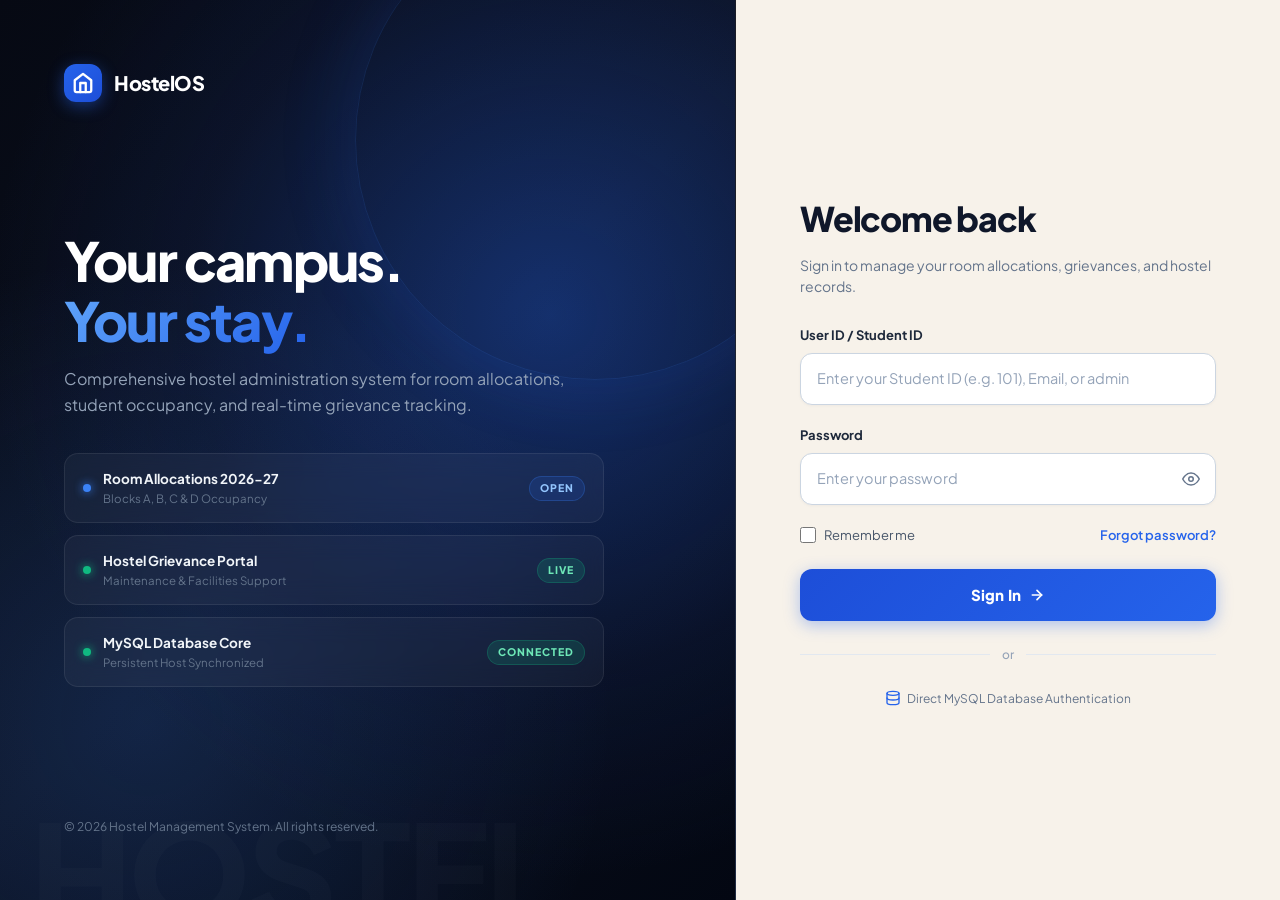
==== commit 2f1aba4d: "added "add new student" webpage in admin dashboard in frontend desgin" ====
--- a/Frontend/login.html
+++ b/Frontend/login.html
@@ -92,7 +92,7 @@
                                 type="text"
                                 id="userId"
                                 class="login-input"
-                                placeholder="Enter your ID (e.g. 101 or admin)"
+                                placeholder="Enter your Student ID (e.g. 101), Email, or admin"
                                 required
                                 autocomplete="username"
                             >
@@ -219,7 +219,8 @@
                 const data = await response.json();
 
                 if (data.success) {
-                    sessionStorage.setItem("userId", userId);
+                    const actualUserId = (data.role === "student" && data.student_id) ? String(data.student_id) : userId;
+                    sessionStorage.setItem("userId", actualUserId);
                     const userRole = data.role || (userId.toLowerCase() === "admin" ? "admin" : "student");
                     sessionStorage.setItem("role", userRole);
 
